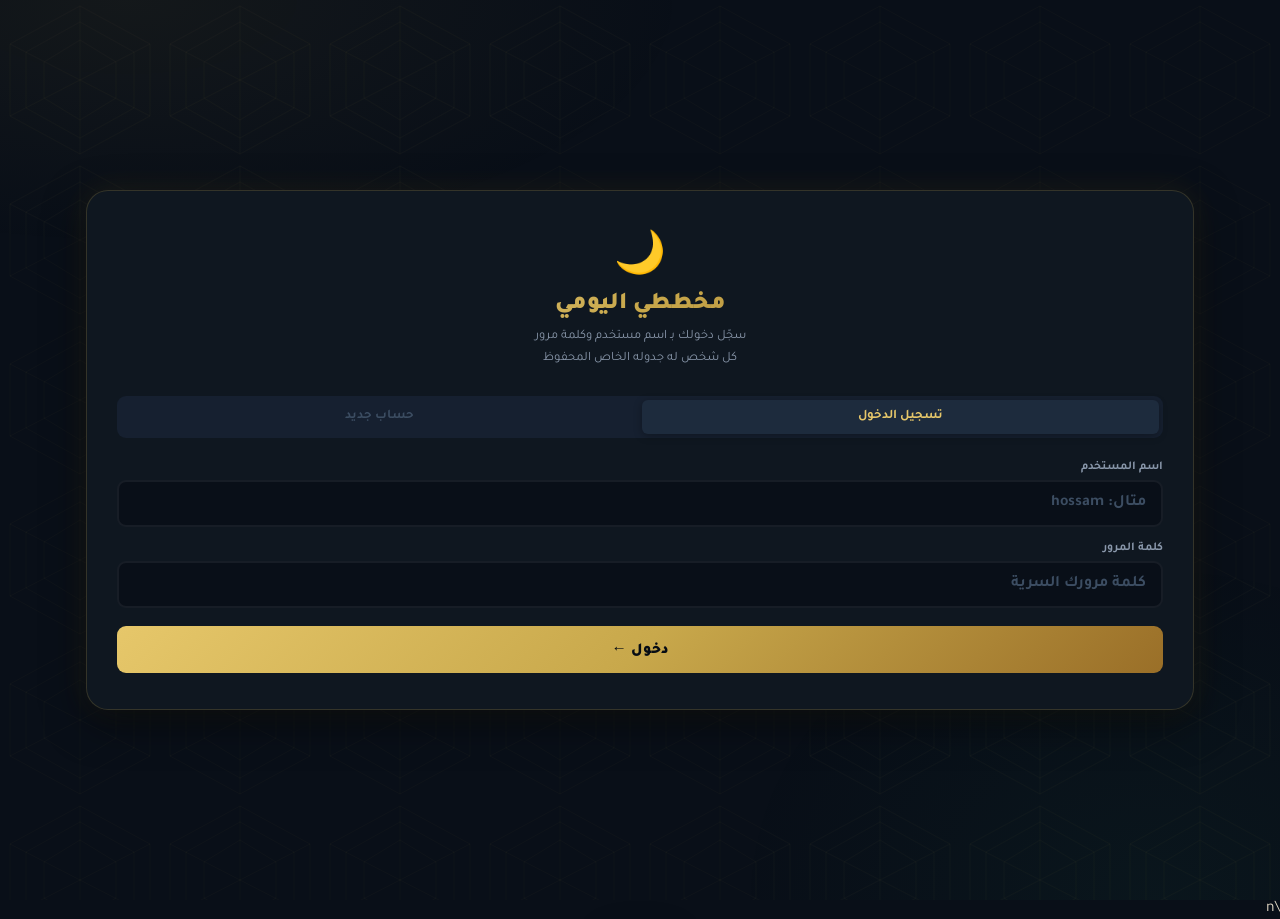
==== index.html @ a68b325a "move project to root" ====
<!DOCTYPE html>
<html lang="ar" dir="rtl">
<head>
<meta charset="UTF-8">
<meta name="viewport" content="width=device-width, initial-scale=1.0">
<title>مخططي اليومي</title>
<meta name="apple-mobile-web-app-capable" content="yes">
<meta name="apple-mobile-web-app-status-bar-style" content="black-translucent">
<meta name="apple-mobile-web-app-title" content="مخططي">
<link rel="apple-touch-icon" href="./icon.svg">
<link rel="preconnect" href="https://fonts.googleapis.com">
<link href="https://fonts.googleapis.com/css2?family=Tajawal:wght@300;400;500;700;800;900&family=Noto+Naskh+Arabic:wght@400;500;600;700&display=swap" rel="stylesheet">
<link rel="manifest" href="./manifest.json">
<meta name="theme-color" content="#060c14">
<link rel="stylesheet" href="style.css" />
</head>
<body>

<!-- ══ LOGIN SCREEN ══ -->
<div class="screen" id="scLogin">
  <div class="login-box">
    <div class="login-logo">🌙</div>
    <div class="login-title">مخططي اليومي</div>
    <p class="login-sub">سجّل دخولك بـ اسم مستخدم وكلمة مرور<br>كل شخص له جدوله الخاص المحفوظ</p>

    <div class="login-tabs">
      <button class="ltab on" id="ltLogin" onclick="switchLogin('login')">تسجيل الدخول</button>
      <button class="ltab"    id="ltReg"   onclick="switchLogin('reg')">حساب جديد</button>
    </div>

    <div id="loginErr" class="login-err"></div>

    <div id="formLogin">
      <label class="field-lbl">اسم المستخدم</label>
      <input class="field-inp" id="lUser" placeholder="مثال: hossam" autocomplete="username"/>
      <label class="field-lbl">كلمة المرور</label>
      <input class="field-inp" id="lPass" type="password" placeholder="كلمة مرورك السرية" autocomplete="current-password"/>
      <button class="btn-main" id="btnLogin" onclick="doLogin()">دخول ←</button>
    </div>

    <div id="formReg" style="display:none">
      <label class="field-lbl">اسم المستخدم (بالإنجليزي)</label>
      <input class="field-inp" id="rUser" placeholder="مثال: hossam" autocomplete="username"/>
      <label class="field-lbl">اسمك الكريم</label>
      <input class="field-inp" id="rName" placeholder="مثال: حسام"/>
      <label class="field-lbl">كلمة المرور</label>
      <input class="field-inp" id="rPass" type="password" placeholder="اختار كلمة مرور" autocomplete="new-password"/>
      <div class="gender-row">
        <button class="g-btn on" id="gM" onclick="setG('m')">👦 ولد</button>
        <button class="g-btn"    id="gF" onclick="setG('f')">👧 بنت</button>
      </div>
      <button class="btn-main" id="btnReg" onclick="doRegister()">إنشاء الحساب ✨</button>
    </div>
  </div>
</div>

<!-- ══ APP SCREEN ══ -->
<div class="screen" id="scApp">
  <div style="max-width:860px;margin:0 auto">



    <!-- Header -->
    <div class="hdr">
      <div class="hdr-bsm">بِسْمِ اللَّهِ الرَّحْمَنِ الرَّحِيمِ</div>
      <div class="hdr-greet" id="greeting" onclick="openEditName()">أهلاً...</div>
      <div class="hdr-ayah" id="hdrAyah"><span id="hdrAyahSrc"></span></div>
      <div class="hdr-row">
        <div class="chip" id="datePill">📅 ...</div>
        <div class="chip chip-gold" id="progPill">⏳ 0%</div>
        <div class="chip chip-gold" id="btnShowModalInstall" onclick="document.getElementById('pwaInstallModal').style.display='flex'">تثبيت 📱</div>
        <div class="chip chip-logout" onclick="logout()">خروج 🔓</div>
      </div>
    </div>

    <!-- Tabs -->
    <div class="tabs">
      <button class="tab on"  onclick="tab('today',this)">📋 اليوم</button>
      <button class="tab"     onclick="tab('wird',this)">📿 الورد</button>
      <button class="tab"     onclick="tab('week',this)">🗓️ الأسبوع</button>
      <button class="tab"     onclick="tab('prog',this)">📊 الإنجاز</button>
      <button class="tab"     onclick="tab('year',this)">🎯 السنة</button>
      <button class="tab"     onclick="tab('hist',this)">📜 الأرشيف</button>
    </div>

    <!-- ── TODAY ── -->
    <div class="page on" id="page-today">

      <!-- Prayer reminder -->
      <div class="pray-remind" id="prayRemind">
        <span style="font-size:1.1rem">🕌</span>
        <div class="pray-remind-txt" id="prayRemindTxt">تذكير الصلاة</div>
        <button class="pray-remind-close" onclick="closePrayRemind()">✕</button>
      </div>

      <!-- Motivation -->
      <div class="mot">
        <div class="mot-ico" id="motIco">🌟</div>
        <div>
          <div class="mot-txt" id="motTxt">يوم جديد ونعمة جديدة.</div>
          <div class="mot-sub" id="motSub">ابدأ باسم الله وستجد البركة في كل خطوة</div>
        </div>
      </div>

      <!-- Stats -->
      <div class="stats">
        <div class="stat"><div class="stat-n" id="sDone" style="color:var(--gold2)">0</div><div class="stat-l">مكتمل ✓</div></div>
        <div class="stat"><div class="stat-n" id="sLeft" style="color:var(--sap)">0</div><div class="stat-l">متبقي</div></div>
        <div class="stat"><div class="stat-n" id="sPct"  style="color:var(--em)">0%</div><div class="stat-l">إنجاز</div></div>
      </div>

      <!-- Filter -->
      <div class="filter-row">
        <button class="filt on"  onclick="setFilter('all',this)">الكل</button>
        <button class="filt high" onclick="setFilter('high',this)">🔴 عاجل</button>
        <button class="filt med"  onclick="setFilter('med',this)">🟡 مهم</button>
        <button class="filt low"  onclick="setFilter('low',this)">🟢 عادي</button>
      </div>

      <div id="taskList"></div>

      <!-- Add task -->
      <div class="add-area">
        <div class="add-area-ttl">➕ إضافة مهمة</div>
        <input class="add-inp" id="addName" placeholder="اسم المهمة..."/>
        <input class="add-inp" id="addTime" placeholder="الوقت (مثال: 3:00 م) — اختياري" style="margin-bottom:10px"/>
        <div style="font-size:.72rem;font-weight:700;color:var(--t2);margin-bottom:7px">مستوى الأولوية:</div>
        <div class="pri-sel">
          <button class="psb h" id="pb-h" onclick="setPri('high')">🔴 عاجل</button>
          <button class="psb m on" id="pb-m" onclick="setPri('med')">🟡 مهم</button>
          <button class="psb l" id="pb-l" onclick="setPri('low')">🟢 عادي</button>
        </div>
        <div class="add-row">
          <input class="add-inp" id="addNote" placeholder="ملاحظة (اختياري)..." style="margin-bottom:0;flex:1"/>
          <button class="btn-add" onclick="addTask()">إضافة</button>
        </div>
      </div>

      <div class="reset-row">
        <button class="btn-reset" onclick="resetDay()">🔄 إعادة ضبط اليوم</button>
      </div>

      <div style="display:flex;justify-content:center;margin-top:10px">
        <button class="btn-print" onclick="window.print()">🖨️ طباعة / تصدير اليوم</button>
      </div>
    </div>

    <!-- ── WIRD ── -->
    <div class="page" id="page-wird">
      <button onclick="openQuranReader()" style="width:100%; padding:14px; background:linear-gradient(135deg, var(--gold2), var(--gold)); border:none; border-radius:12px; color:#000; font-family:'Tajawal', sans-serif; font-size:1.1rem; font-weight:900; cursor:pointer; margin-bottom:15px; display:flex; align-items:center; justify-content:center; gap:10px; box-shadow:0 8px 20px rgba(200,168,75,0.15);">📖 فتح المصحف وقراءة الورد</button>\n        <div class="ayah-card">
        <div class="ayah-ar" id="ayahTxt">...</div>
        <div class="ayah-src" id="ayahSrc"></div>
        <button class="ayah-next" onclick="nextAyah()">↻ اقتباس آخر</button>
      </div>
      <div class="slbl">ورد الصباح — بعد الفجر</div>
      <div class="wird-card" id="wcFajr"></div>
      <div class="slbl">الصلوات الخمس</div>
      <div class="wird-card" id="wcPrayers"></div>
      <div class="slbl">ورد المساء — بعد العصر</div>
      <div class="wird-card" id="wcEvening"></div>
    </div>

    <!-- ── WEEK ── -->
    <div class="page" id="page-week">
      <div class="slbl">المحاضرات الأسبوعية (ثابت)</div>
      <div class="week-wrap"><table class="week-tbl" id="weekTbl"></table></div>
      
      <div class="slbl" style="margin-top:22px; display:flex; justify-content:space-between; align-items:center;">
        روتين شخصي متكرر
        <button style="background:var(--gold);color:#000;border:none;border-radius:4px;padding:4px 8px;font-size:0.7rem;cursor:pointer;font-weight:bold" onclick="toggleRoutineForms()">+ إضافة</button>
      </div>

      <div id="addRoutineForm" style="display:none; background:var(--s1); border:1px solid var(--bdr); border-radius:var(--r); padding:10px; margin-bottom:10px;">
        <input type="text" id="rtName" placeholder="اسم المهمة/الروتين..." class="add-inp" style="width:100%"/>
        <div style="display:flex; gap:6px; margin-bottom:8px; overflow-x:auto;">
          <label><input type="checkbox" class="rt-day" value="0"> ح</label>
          <label><input type="checkbox" class="rt-day" value="1"> ن</label>
          <label><input type="checkbox" class="rt-day" value="2"> ث</label>
          <label><input type="checkbox" class="rt-day" value="3"> ر</label>
          <label><input type="checkbox" class="rt-day" value="4"> خ</label>
          <label><input type="checkbox" class="rt-day" value="5"> ج</label>
          <label><input type="checkbox" class="rt-day" value="6"> س</label>
        </div>
        <button class="btn-add" onclick="addRoutine()" style="width:100%">حفظ في الروتين</button>
      </div>

      <div id="routineList"></div>
    </div>

    <!-- ── PROGRESS ── -->
    <div class="page" id="page-prog">
      <div class="ring-wrap">
        <div style="position:relative;display:flex;align-items:center;justify-content:center">
          <svg class="ring-svg" viewBox="0 0 100 100">
            <defs>
              <linearGradient id="rg" x1="0%" y1="0%" x2="100%" y2="0%">
                <stop offset="0%" stop-color="#c8a84b"/>
                <stop offset="100%" stop-color="#f4dda0"/>
              </linearGradient>
            </defs>
            <circle class="ring-track" cx="50" cy="50" r="45"/>
            <circle class="ring-el" id="ringEl" cx="50" cy="50" r="45" stroke-dashoffset="283"/>
          </svg>
          <div class="ring-pct" id="ringPct">0%</div>
        </div>
        <div class="ring-msg" id="ringMsg">ابدأ يومك باسم الله 🌙</div>
      </div>
      <div class="slbl">سجل آخر ٧ أيام</div>
      <div class="streak-row" id="streakRow"></div>
      <div class="slbl">إحصائيات</div>
      <div class="stats" style="margin-bottom:0">
        <div class="stat"><div class="stat-n" id="wkT" style="color:var(--gold2)">—</div><div class="stat-l">مهمة منجزة</div></div>
        <div class="stat"><div class="stat-n" id="wkS" style="color:var(--em)">—</div><div class="stat-l">أيام 🔥</div></div>
        <div class="stat"><div class="stat-n" id="wkA" style="color:var(--sap)">—</div><div class="stat-l">متوسط %</div></div>
      </div>
    </div>

    <!-- ── YEARLY PLAN ── -->
    <div class="page" id="page-year">
      <div style="background:var(--s1);border:1px solid var(--bdr);border-radius:var(--r);padding:16px;margin-bottom:20px;text-align:center">
        <h2 style="margin:0 0 10px;color:var(--gold)">خطة السنة 🎯</h2>
        <p style="font-size:0.8rem;color:var(--t2);margin:0;line-height:1.5">خطط لمجالات حياتك وقسّم أهدافك الكبيرة لخطوات وإنجازات.</p>
        <div style="margin-top:10px;font-size:1.2rem;font-weight:900;color:var(--em)" id="ypOverallPct">0% إنجاز كلي</div>
      </div>
      
      <div class="add-area">
        <div style="display:flex;gap:6px">
          <select id="ypAddCat" class="add-inp" style="flex:1;max-width:120px;margin-bottom:0">
            <option value="دين">🕌 دين</option>
            <option value="عمل">💼 عمل/دراسة</option>
            <option value="صحة">🏃 صحة</option>
            <option value="مهارات">🌟 مهارات</option>
          </select>
          <input class="add-inp" id="ypAddTxt" placeholder="اكتب الهدف..." style="flex:2;margin-bottom:0"/>
          <button class="btn-add" onclick="addYpItem()">إضافة</button>
        </div>
      </div>

      <div id="ypContainer"></div>
    </div>

    <!-- ── HISTORY ── -->
    <div class="page" id="page-hist">
       <div style="background:var(--s1);border:1px solid var(--bdr);border-radius:var(--r);padding:16px;margin-bottom:20px;text-align:center">
        <h2 style="margin:0 0 10px;color:var(--gold)">سجل الأيام السابقة 📜</h2>
        <p style="font-size:0.8rem;color:var(--t2);margin:0;line-height:1.5">الأيام اللي عملت فيها مهام أو دست على (إعادة ضبط لليوم) بتتحفظ هنا.</p>
      </div>

      <div style="background:var(--s1);border:1px solid var(--bdr);border-radius:var(--r);padding:16px;margin-bottom:20px;">
        <canvas id="histChart" style="width: 100%; height: 200px;"></canvas>
      </div>
      
      <div id="histContainer"></div>
      </div>
  
      <!-- Developer Credit -->
      <div style="text-align:center; padding: 25px 10px 15px; margin-top:20px; border-top:1px solid var(--bdr); font-family:'Tajawal', sans-serif; opacity:0.85">
        <p style="font-size:0.75rem; color:var(--t2); margin-bottom:6px; font-weight:600">تطوير وتصميم</p>
        <p style="font-size:1.05rem; color:var(--gold); font-weight:900; letter-spacing:0.5px">حسام طرفاية</p>
      </div>

    </div>
  </div>

<!-- ══ POMODORO OVERLAY ══ -->
<div class="pomo-overlay" id="pomoOverlay">
  <div class="pomo-box">
    <div style="font-size:.75rem;font-weight:700;color:var(--t2);margin-bottom:10px">⏱️ وضع التركيز</div>
    <div class="pomo-task-name" id="pomoTaskName">...</div>
    <div class="pomo-ring">
      <svg class="pomo-svg" viewBox="0 0 170 170">
        <defs>
          <linearGradient id="pg" x1="0%" y1="0%" x2="100%" y2="0%">
            <stop offset="0%" stop-color="#c8a84b"/>
            <stop offset="100%" stop-color="#f4dda0"/>
          </linearGradient>
        </defs>
        <circle class="pomo-track" cx="85" cy="85" r="80"/>
        <circle class="pomo-fill" id="pomoFill" cx="85" cy="85" r="80"/>
      </svg>
      <div class="pomo-time" id="pomoTime">25:00</div>
    </div>
    <div class="pomo-lbl" id="pomoLbl">اضغط ابدأ للتركيز ٢٥ دقيقة</div>
    <div class="pomo-btns">
      <button class="pomo-btn start" id="pomoBtnStart" onclick="pomoToggle()">▶ ابدأ</button>
      <button class="pomo-btn stop"  onclick="pomoClose()">✕ إغلاق</button>
    </div>
  </div>
</div>

<div class="toast" id="toast"></div>

<!-- ══ EDIT NAME MODAL ══ -->
<div class="pomo-overlay" id="editNameOverlay">
  <div class="pomo-box" style="text-align:right">
    <div style="font-size:1.1rem;font-weight:800;color:var(--gold2);margin-bottom:12px">✏️ تعديل اسمك</div>
    <label class="field-lbl">اسمك الكريم</label>
    <input class="field-inp" id="editNameInp" placeholder="اسمك..."/>
    <div class="gender-row">
      <button class="g-btn" id="enGM" onclick="setEditG('m')">👦 ولد</button>
      <button class="g-btn" id="enGF" onclick="setEditG('f')">👧 بنت</button>
    </div>
    <div style="display:flex;gap:8px;margin-top:4px">
      <button class="btn-main" onclick="saveEditName()" style="flex:1">حفظ</button>
      <button class="pomo-btn" onclick="closeEditName()" style="flex:1">إلغاء</button>
    </div>
  </div>
</div>

<script src="https://cdn.jsdelivr.net/npm/chart.js"></script>
<script src="app.js"></script>

<!-- PWA Install Modal -->
<div class="pomo-overlay" id="pwaInstallModal" style="display:none; z-index:9999;">
  <div style="position:relative; width:90%; max-width:360px; background:#111823; border:1px solid rgba(200,168,75,.2); border-radius:24px; padding:30px 20px; text-align:center; box-shadow:0 15px 40px rgba(0,0,0,0.6), 0 0 30px rgba(200,168,75,0.1); animation: fadeUp 0.3s ease">
    
    <button onclick="document.getElementById('pwaInstallModal').style.display='none'" style="position:absolute; top:15px; left:15px; width:30px; height:30px; border-radius:50%; background:transparent; border:2px solid #8997aa; color:#8997aa; font-size:1.1rem; line-height:26px; cursor:pointer; display:flex; align-items:center; justify-content:center;">&times;</button>
    
    <div style="width:75px; height:75px; margin:0 auto 20px; border-radius:20px; background:#162030; display:flex; align-items:center; justify-content:center; box-shadow:0 0 25px rgba(200,168,75,0.4); border:2px solid var(--gold);">
      <svg width="35" height="35" viewBox="0 0 24 24" fill="none" stroke="var(--gold2)" stroke-width="1.5" stroke-linecap="round" stroke-linejoin="round"><path d="M12 2L2 7l10 5 10-5-10-5zM2 17l10 5 10-5M2 12l10 5 10-5"/></svg>
    </div>
    
    <h2 style="font-size:1.4rem; font-weight:900; color:#fff; margin-bottom:8px">تثبيت التطبيق</h2>
    <p style="font-size:0.85rem; color:#8997aa; margin-bottom:28px; line-height:1.6">ثبّت التطبيق على جهازك للوصول السريع وتجربة أفضل</p>
    
    <div style="text-align:right; margin-bottom:28px; padding-right:10px">
      <div style="display:flex; align-items:center; gap:12px; margin-bottom:14px">
        <div style="width:36px; height:36px; border-radius:50%; background:rgba(74,159,255,0.1); display:flex; align-items:center; justify-content:center; color:#4a9fff;">
          <svg width="18" height="18" viewBox="0 0 24 24" fill="none" stroke="currentColor" stroke-width="2" stroke-linecap="round" stroke-linejoin="round"><rect x="5" y="2" width="14" height="20" rx="2" ry="2"></rect><line x1="12" y1="18" x2="12.01" y2="18"></line></svg>
        </div>
        <span style="font-size:0.85rem; font-weight:700; color:#e6dcc8">وصول سريع من الشاشة الرئيسية</span>
      </div>
      <div style="display:flex; align-items:center; gap:12px">
        <div style="width:36px; height:36px; border-radius:50%; background:rgba(46,201,138,0.1); display:flex; align-items:center; justify-content:center; color:#2ec98a;">
          <svg width="18" height="18" viewBox="0 0 24 24" fill="none" stroke="currentColor" stroke-width="2" stroke-linecap="round" stroke-linejoin="round"><path d="M21 15v4a2 2 0 0 1-2 2H5a2 2 0 0 1-2-2v-4"></path><polyline points="7 10 12 15 17 10"></polyline><line x1="12" y1="15" x2="12" y2="3"></line></svg>
        </div>
        <span style="font-size:0.85rem; font-weight:700; color:#e6dcc8">يعمل بدون انترنت</span>
      </div>
    </div>

    <button onclick="installPWA()" style="width:100%; padding:14px; background:linear-gradient(135deg, #a66cf5, #6c46e3); border:none; border-radius:12px; color:#fff; font-family:'Tajawal', sans-serif; font-size:1rem; font-weight:800; cursor:pointer; margin-bottom:12px; display:flex; align-items:center; justify-content:center; gap:10px; transition: opacity .2s">
      تثبيت التطبيق
      <svg width="18" height="18" viewBox="0 0 24 24" fill="none" stroke="currentColor" stroke-width="2" stroke-linecap="round" stroke-linejoin="round"><path d="M21 15v4a2 2 0 0 1-2 2H5a2 2 0 0 1-2-2v-4"></path><polyline points="7 10 12 15 17 10"></polyline><line x1="12" y1="15" x2="12" y2="3"></line></svg>
    </button>
    <button onclick="document.getElementById('pwaInstallModal').style.display='none'" style="background:none; border:none; color:#8997aa; font-family:'Tajawal', sans-serif; font-size:0.85rem; font-weight:700; cursor:pointer; padding:8px; opacity:0.8">التثبيت لاحقاً</button>
  </div>
</div>


<!--  Wird Welcome Modal  -->
<div class="pomo-overlay" id="wirdWelcomeModal" style="display:none; z-index:9999;">
  <div style="position:relative; width:90%; max-width:340px; background:#111823; border:1px solid rgba(200,168,75,.3); border-radius:24px; padding:35px 20px 25px; text-align:center; box-shadow:0 15px 40px rgba(0,0,0,0.6), 0 0 30px rgba(200,168,75,0.15); animation: fadeUp 0.4s cubic-bezier(.34,1.56,.64,1)">
    <div style="width:70px; height:70px; margin:0 auto 15px; border-radius:50%; background:rgba(200,168,75,0.05); display:flex; align-items:center; justify-content:center; border:1.5px solid var(--gold);">
      <span style="font-size:2.2rem">📖</span>
    </div>
    <h2 style="font-size:1.4rem; font-weight:900; color:var(--gold2); margin-bottom:10px">بداية جديدة بالقرآن!</h2>
    <p style="font-size:0.9rem; color:#8997aa; margin-bottom:25px; line-height:1.7; font-weight:600">لا تنسَ أن تبدأ يومك بوردك القرآني وأذكارك، ففيهما البركة والتوفيق لجميع مهامك.</p>
    
    <button onclick="document.getElementById('wirdWelcomeModal').style.display='none'; openQuranReader()" style="width:100%; padding:14px; background:linear-gradient(135deg, var(--gold2), var(--gold)); border:none; border-radius:12px; color:#000; font-family:'Tajawal', sans-serif; font-size:1.05rem; font-weight:900; cursor:pointer;">
      ابدأ وردك الآن 🤲
    </button>
    <button onclick="document.getElementById('wirdWelcomeModal').style.display='none'" style="background:none; border:none; color:#8997aa; font-family:'Tajawal', sans-serif; font-size:0.85rem; font-weight:700; cursor:pointer; padding:15px 10px 0; margin-top:5px; opacity:0.8">تخطي مؤقتاً</button>
  </div>
</div>
<!--  QURAN READER OVERLAY  -->\n
<!--  QURAN READER OVERLAY  -->

  
  <!-- Quran Index Modal -->
  <div id="quranIndexModal" style="display:none; position:absolute; top:0; left:0; width:100%; height:100%; background:var(--bg); z-index:20000; flex-direction:column;">
    <div style="padding:calc(15px + env(safe-area-inset-top)) 15px 15px 15px; border-bottom:1px solid var(--bdr); display:flex; justify-content:space-between; align-items:center; background:var(--s2);">
      <button onclick="toggleQuranIndex()" style="background:transparent; border:none; color:var(--t2); font-size:1.4rem; cursor:pointer;"><i class="fas fa-times"></i></button>
      <div style="font-weight:800; color:var(--t1); font-size:1.2rem;">الفهرس</div>
      <div style="width:24px;"></div>
    </div>
    
    <!-- Tabs -->
    <div style="display:flex; padding:15px; gap:10px; background:var(--s2);">
      <button id="tabSurahsBtn" onclick="switchQuranIndexTab('surahs')" class="quran-tab active" style="flex:1; padding:10px; border-radius:8px; border:none; font-family:'Tajawal', sans-serif; font-weight:700; cursor:pointer;">السور</button>
      <button id="tabJuzsBtn" onclick="switchQuranIndexTab('juzs')" class="quran-tab" style="flex:1; padding:10px; border-radius:8px; border:none; font-family:'Tajawal', sans-serif; font-weight:700; cursor:pointer;">الأجزاء</button>
    </div>
    
    <!-- List Container -->
    <div id="quranIndexList" style="flex:1; overflow-y:auto; padding:15px; padding-bottom:env(safe-area-inset-bottom);"></div>
  </div>
</div>


<!--  QURAN READER OVERLAY  -->
<div class="quran-overlay" id="quranOverlay" style="display:none; position:fixed; top:0; left:0; width:100%; height:100%; background:var(--bg); z-index:10000; flex-direction:column;">
  
  <div class="quran-header" style="background:var(--s2); display:flex; justify-content:space-between; align-items:center; border-bottom:1px solid var(--bdr); padding:calc(10px + env(safe-area-inset-top)) 15px 10px 15px;">
    <!-- Index Button -->
    <button onclick="toggleQuranIndex()" style="background:transparent; border:none; color:var(--t2); font-size:1.4rem; cursor:pointer;">
      <i class="fas fa-list-ul"></i>
    </button>
    
    <!-- Title Info -->
    <div style="text-align:center;">
      <div id="quranHeaderSurah" style="font-weight:800; color:var(--t1); font-size:1.1rem; font-family:'Tajawal', sans-serif;">سورة الفاتحة</div>
      <div id="quranHeaderJuz" style="color:var(--gold); font-size:0.8rem; font-weight:600;">الجزء الأول</div>
    </div>
    
    <!-- Close Button -->
    <button onclick="closeQuranReader()" style="background:transparent; border:none; color:var(--t2); font-size:1.4rem; cursor:pointer;">
      <i class="fas fa-times"></i>
    </button>
  </div>

  <div style="flex:1; overflow-y:auto; overflow-x:hidden; position:relative; display:flex; justify-content:center; align-items:center; background:var(--bg); touch-action: pan-y;" id="quranImgContainer">
    <div id="quranLoader" style="position:absolute; top:50%; left:50%; transform:translate(-50%,-50%); color:var(--gold); font-size:1.2rem; font-weight:700;">جاري التحميل...</div>
    <img id="quranPageImg" src="" style="width:100%; max-width:600px; height:auto; opacity:0; transition:opacity 0.3s;" alt="Quran Page">
    <!-- Tap Zones -->
    <div onclick="changeQuranPage(1)" style="position:absolute; left:0; top:0; width:50%; height:100%; cursor:pointer; z-index:10;"></div>
    <div onclick="changeQuranPage(-1)" style="position:absolute; right:0; top:0; width:50%; height:100%; cursor:pointer; z-index:10;"></div>
  </div>

  <div class="quran-footer" style="background:var(--s2); border-top:1px solid var(--bdr); padding-bottom:env(safe-area-inset-bottom);">
    <!-- Reader controls -->
    <div style="display:flex; justify-content:space-between; align-items:center; padding:10px 15px;">
      <button onclick="changeQuranPage(1)" style="background:rgba(255,255,255,0.05); border:1px solid var(--bdr); border-radius:8px; padding:8px 15px; color:var(--t1); font-family:'Tajawal', sans-serif; font-weight:700; cursor:pointer; z-index:20;">التالي »</button>
      <div id="quranPageNum" style="color:var(--gold); font-weight:800; font-size:1rem; background:var(--golddim); padding:4px 15px; border-radius:20px;">صفحة 1</div>
      <button onclick="changeQuranPage(-1)" style="background:rgba(255,255,255,0.05); border:1px solid var(--bdr); border-radius:8px; padding:8px 15px; color:var(--t1); font-family:'Tajawal', sans-serif; font-weight:700; cursor:pointer; z-index:20;">« السابق</button>
    </div>
    
    <!-- Bottom Nav Icons -->
    <div class="quran-bottom-nav" style="display:flex; justify-content:space-around; align-items:center; padding:10px 5px; border-top:1px solid rgba(255,255,255,0.05);">
      <div onclick="toggleQuranIndex()" class="nav-item active"><i class="fas fa-book-open"></i><span>الفهرس</span></div>
      <div class="nav-item"><i class="fas fa-check-double"></i><span>الختمة</span></div>
      <div class="nav-item"><i class="fas fa-bookmark"></i><span>العلامات</span></div>
      <div class="nav-item"><i class="fas fa-star"></i><span>المفضلة</span></div>
      <div class="nav-item"><i class="fas fa-pen"></i><span>ملاحظات</span></div>
    </div>
  </div>
  
  <!-- Quran Index Modal -->
  <div id="quranIndexModal" style="display:none; position:absolute; top:0; left:0; width:100%; height:100%; background:var(--bg); z-index:20000; flex-direction:column;">
    <div style="padding:calc(15px + env(safe-area-inset-top)) 15px 15px 15px; border-bottom:1px solid var(--bdr); display:flex; justify-content:space-between; align-items:center; background:var(--s2);">
      <button onclick="toggleQuranIndex()" style="background:transparent; border:none; color:var(--t2); font-size:1.4rem; cursor:pointer;"><i class="fas fa-times"></i></button>
      <div style="font-weight:800; color:var(--t1); font-size:1.2rem;">الفهرس</div>
      <div style="width:24px;"></div>
    </div>
    
    <!-- Tabs -->
    <div style="display:flex; padding:15px; gap:10px; background:var(--s2);">
      <button id="tabSurahsBtn" onclick="switchQuranIndexTab('surahs')" class="quran-tab active" style="flex:1; padding:10px; border-radius:8px; border:none; font-family:'Tajawal', sans-serif; font-weight:700; cursor:pointer;">السور</button>
      <button id="tabJuzsBtn" onclick="switchQuranIndexTab('juzs')" class="quran-tab" style="flex:1; padding:10px; border-radius:8px; border:none; font-family:'Tajawal', sans-serif; font-weight:700; cursor:pointer;">الأجزاء</button>
    </div>
    
    <!-- List Container -->
    <div id="quranIndexList" style="flex:1; overflow-y:auto; padding:15px; padding-bottom:env(safe-area-inset-bottom);"></div>
  </div>
</div>

</body>
---- style.css ----
/* ══════════════════════════════════════
   DESIGN TOKENS
══════════════════════════════════════ */
:root{
  --bg:#090f18;
  --s1:#0f1720;
  --s2:#162030;
  --s3:#1d2b3d;
  --s4:#243348;
  --bdr:rgba(255,255,255,.06);
  --bdr2:rgba(255,255,255,.11);

  --gold:#c8a84b;
  --gold2:#e6c76a;
  --gold3:#f4dda0;
  --golddim:rgba(200,168,75,.11);
  --goldglow:rgba(200,168,75,.18);

  --em:#2ec98a;
  --emdim:rgba(46,201,138,.1);
  --sap:#4a9fff;
  --sapdim:rgba(74,159,255,.1);
  --rose:#e05c7a;
  --rosedim:rgba(224,92,122,.1);
  --amb:#f0a040;
  --ambdim:rgba(240,160,64,.1);

  --t1:#e6dcc8;
  --t2:#8997aa;
  --t3:#3c4d62;

  --r:14px;--rsm:9px;
  --sh:0 12px 40px rgba(0,0,0,.55);
  --shg:0 0 30px rgba(200,168,75,.12);

  --pri-high:var(--rose);
  --pri-med:var(--amb);
  --pri-low:var(--em);
}

*{box-sizing:border-box;margin:0;padding:0}
html{scroll-behavior:smooth}

body{
  font-family:'Tajawal',sans-serif;
  background:var(--bg);color:var(--t1);
  min-height:100vh;direction:rtl;overflow-x:hidden;
}

/* ── Geometric bg ── */
body::before{
  content:'';position:fixed;inset:0;pointer-events:none;z-index:0;
  background-image:
    url("data:image/svg+xml,%3Csvg xmlns='http://www.w3.org/2000/svg' width='160' height='160'%3E%3Cg fill='none' stroke='rgba(200,168,75,.03)' stroke-width='1'%3E%3Cpolygon points='80,6 150,44 150,116 80,154 10,116 10,44'/%3E%3Cpolygon points='80,22 134,52 134,108 80,138 26,108 26,52'/%3E%3Cpolygon points='80,40 116,62 116,98 80,120 44,98 44,62'/%3E%3Cline x1='80' y1='6' x2='80' y2='154'/%3E%3Cline x1='10' y1='44' x2='150' y2='116'/%3E%3Cline x1='150' y1='44' x2='10' y2='116'/%3E%3C/g%3E%3C/svg%3E"),
    radial-gradient(ellipse 80% 50% at 10% 0%,rgba(200,168,75,.06) 0%,transparent 55%),
    radial-gradient(ellipse 60% 70% at 90% 100%,rgba(46,201,138,.04) 0%,transparent 55%);
}

/* ══════════════════════════════════════
   LAYOUT
══════════════════════════════════════ */
.screen{position:relative;z-index:1;display:none}
.screen.on{display:block;animation:fadeUp .35s ease}
@keyframes fadeUp{from{opacity:0;transform:translateY(12px)}to{opacity:1;transform:translateY(0)}}

/* ══════════════════════════════════════
   LOGIN SCREEN
══════════════════════════════════════ */
#scLogin{
  min-height:100vh;display:none;
  align-items:center;justify-content:center;padding:24px;
}
#scLogin.on{display:flex}

.login-box{
  width:100%;max-width:400px;
  background:var(--s1);border:1px solid rgba(200,168,75,.2);
  border-radius:22px;padding:36px 30px;
  box-shadow:var(--sh),var(--shg);
  animation:popIn .4s cubic-bezier(.34,1.56,.64,1);
}
@keyframes popIn{from{opacity:0;transform:scale(.88) translateY(24px)}to{opacity:1;transform:scale(1) translateY(0)}}

.login-logo{text-align:center;margin-bottom:6px;font-size:2.6rem}
.login-title{
  text-align:center;font-size:1.5rem;font-weight:900;
  background:linear-gradient(135deg,var(--gold3),var(--gold),#9a6f28);
  -webkit-background-clip:text;-webkit-text-fill-color:transparent;background-clip:text;
  margin-bottom:6px;
}
.login-sub{text-align:center;font-size:.8rem;color:var(--t2);margin-bottom:26px;line-height:1.7}

.login-tabs{display:flex;background:var(--s2);border-radius:var(--rsm);padding:4px;gap:3px;margin-bottom:22px}
.ltab{flex:1;padding:9px;border-radius:6px;border:none;background:transparent;
  color:var(--t3);font-family:'Tajawal',sans-serif;font-size:.82rem;font-weight:700;cursor:pointer;transition:all .2s}
.ltab.on{background:var(--s3);color:var(--gold2);box-shadow:0 2px 8px rgba(0,0,0,.3)}

.field-lbl{font-size:.75rem;font-weight:700;color:var(--t2);margin-bottom:6px;display:block}
.field-inp{
  width:100%;background:var(--bg);border:2px solid var(--bdr);
  border-radius:var(--rsm);padding:12px 15px;
  font-family:'Tajawal',sans-serif;font-size:.9rem;font-weight:600;
  color:var(--t1);direction:rtl;outline:none;
  transition:border-color .2s;margin-bottom:14px;
}
.field-inp:focus{border-color:var(--gold)}
.field-inp::placeholder{color:var(--t3)}

.gender-row{display:flex;gap:8px;margin-bottom:14px}
.g-btn{
  flex:1;padding:10px;border-radius:var(--rsm);
  border:2px solid var(--bdr);background:var(--s2);
  color:var(--t2);font-family:'Tajawal',sans-serif;
  font-size:.82rem;font-weight:800;cursor:pointer;transition:all .2s;
}
.g-btn.on{border-color:var(--gold);background:var(--golddim);color:var(--gold2)}

.btn-main{
  width:100%;padding:13px;
  background:linear-gradient(135deg,var(--gold2),var(--gold),#9a6f28);
  border:none;border-radius:var(--rsm);
  font-family:'Tajawal',sans-serif;font-size:.95rem;font-weight:900;
  color:#060c14;cursor:pointer;transition:opacity .2s,transform .1s;
  margin-top:4px;
}
.btn-main:hover{opacity:.9}.btn-main:active{transform:scale(.98)}

.login-err{
  background:var(--rosedim);border:1px solid rgba(224,92,122,.25);
  border-radius:var(--rsm);padding:9px 13px;
  font-size:.8rem;color:var(--rose);font-weight:700;
  margin-bottom:14px;display:none;
}
.login-err.on{display:block}

/* ══════════════════════════════════════
   APP SCREEN
══════════════════════════════════════ */
#scApp{padding:0 16px 100px}

/* Header */
.hdr{text-align:center;padding:38px 16px 22px}
.hdr-bsm{font-family:'Noto Naskh Arabic',serif;font-size:.85rem;color:var(--gold);opacity:.7;letter-spacing:.1em;margin-bottom:9px}
.hdr-greet{
  font-size:clamp(1.5rem,5vw,2.3rem);font-weight:900;line-height:1.1;cursor:pointer;
  background:linear-gradient(135deg,var(--gold3),var(--gold),#9a6f28);
  -webkit-background-clip:text;-webkit-text-fill-color:transparent;background-clip:text;
  display:inline-block;
}
.hdr-greet:hover{opacity:.85}
.hdr-ayah{
  font-family:'Noto Naskh Arabic',serif;font-size:.8rem;
  color:var(--t2);margin-top:10px;line-height:1.9;
  max-width:440px;margin-inline:auto;
  padding:9px 16px;border-radius:30px;
  background:rgba(255,255,255,.02);border:1px solid var(--bdr);
}
.hdr-ayah span{color:var(--gold);opacity:.65;font-size:.68rem;display:block;margin-top:1px}

.hdr-row{display:flex;align-items:center;justify-content:center;gap:8px;margin-top:12px;flex-wrap:wrap}
.chip{background:var(--s2);border:1px solid var(--bdr);border-radius:20px;padding:5px 14px;font-size:.73rem;color:var(--t2);font-weight:600}
.chip-gold{background:var(--golddim);border-color:rgba(200,168,75,.22);color:var(--gold2);font-weight:700}
.chip-logout{cursor:pointer;transition:all .2s}
.chip-logout:hover{background:var(--rosedim);border-color:var(--rose);color:var(--rose)}

/* Tabs */
.tabs{display:flex;background:var(--s1);border:1px solid var(--bdr);border-radius:var(--r);padding:5px;margin:10px 0 22px;gap:3px;overflow-x:auto;white-space:normal; line-height:1.4; word-break:break-word}
.tabs::-webkit-scrollbar {height:0;} /* hide default scrollbar but keep scrollable */
.tab{flex:0 0 auto;padding:9px 12px;border-radius:var(--rsm);border:none;background:transparent;color:var(--t3);font-family:'Tajawal',sans-serif;font-size:.76rem;font-weight:700;cursor:pointer;transition:all .2s;text-align:center}
.tab.on{background:var(--s3);color:var(--gold2);box-shadow:0 2px 10px rgba(0,0,0,.35)}

/* Year/History cards */
.yp-cat{background:var(--s2);border:1px solid var(--bdr);border-radius:var(--r);padding:14px;margin-bottom:12px;}
.yp-cat-ttl{font-size:.85rem;font-weight:700;color:var(--gold2);margin-bottom:10px;display:flex;align-items:center;gap:6px;}
.yp-item{display:flex;align-items:flex-start;gap:10px;padding:8px 0;border-bottom:1px solid var(--bdr);cursor:pointer;}
.yp-item:last-child{border-bottom:none;padding-bottom:0;}
.yp-item.done{opacity:0.5;}
.yp-item.done .yp-txt{text-decoration:line-through;color:var(--t3);}
.yp-chk{width:18px;height:18px;border-radius:4px;border:2px solid var(--t3);display:flex;align-items:center;justify-content:center;font-size:.6rem;font-weight:900;margin-top:2px;}
.yp-item.done .yp-chk{background:var(--gold);border-color:var(--gold);color:#000;}
.yp-txt{flex:1;font-size:.8rem;font-weight:600;}
.hist-card{background:var(--s1);border:1px solid var(--bdr);border-radius:var(--r);padding:12px;margin-bottom:8px;display:flex;justify-content:space-between;align-items:center;}
.hist-dt{font-size:.75rem;color:var(--t2);font-weight:700;}
.hist-pct{font-size:.9rem;font-weight:900;color:var(--gold2);}
.hist-det{font-size:.65rem;color:var(--t3);}

/* Pages */
.page{display:none}
.page.on{display:block;animation:fadeUp .3s ease}

/* Section label */
.slbl{display:flex;align-items:center;gap:8px;font-size:.7rem;font-weight:700;color:var(--t3);text-transform:uppercase;letter-spacing:.1em;margin:20px 0 9px}
.slbl::before{content:'';width:3px;height:13px;background:var(--gold);border-radius:2px;flex-shrink:0}
.slbl::after{content:'';flex:1;height:1px;background:var(--bdr)}

/* Stats row */
.stats{display:grid;grid-template-columns:repeat(3,1fr);gap:8px;margin-bottom:16px}
.stat{background:var(--s1);border:1px solid var(--bdr);border-radius:var(--r);padding:13px 10px;text-align:center}
.stat-n{font-size:1.7rem;font-weight:900;line-height:1}
.stat-l{font-size:.66rem;color:var(--t2);font-weight:600;margin-top:3px}

/* Motivation banner */
.mot{
  background:linear-gradient(135deg,rgba(200,168,75,.09),rgba(200,168,75,.02));
  border:1px solid rgba(200,168,75,.2);border-radius:var(--r);
  padding:14px 16px;margin-bottom:16px;
  display:flex;gap:12px;align-items:flex-start;
  animation:breathe 4s ease-in-out infinite;
}
@keyframes breathe{0%,100%{box-shadow:none}50%{box-shadow:0 0 22px rgba(200,168,75,.07)}}
.mot-ico{font-size:1.4rem;flex-shrink:0;margin-top:1px}
.mot-txt{font-size:.85rem;font-weight:700;line-height:1.55;color:var(--gold2)}
.mot-sub{font-size:.72rem;color:var(--t2);margin-top:2px;font-weight:500;font-family:'Noto Naskh Arabic',serif}

/* Prayer reminder */
.pray-remind{
  background:var(--emdim);border:1px solid rgba(46,201,138,.2);
  border-radius:var(--r);padding:12px 16px;margin-bottom:16px;
  display:none;align-items:center;gap:10px;
}
.pray-remind.on{display:flex}
.pray-remind-txt{font-size:.83rem;font-weight:700;color:var(--em);flex:1}
.pray-remind-close{background:none;border:none;color:var(--t3);cursor:pointer;font-size:1rem;padding:2px 6px;border-radius:4px;transition:color .2s}
.pray-remind-close:hover{color:var(--em)}

/* Priority filter */
.filter-row{display:flex;gap:6px;margin-bottom:14px;flex-wrap:wrap}
.filt{
  padding:5px 12px;border-radius:20px;border:1px solid var(--bdr);
  background:var(--s1);color:var(--t2);font-family:'Tajawal',sans-serif;
  font-size:.73rem;font-weight:700;cursor:pointer;transition:all .2s;
}
.filt.on{border-color:var(--gold);background:var(--golddim);color:var(--gold2)}
.filt.high.on{border-color:var(--rose);background:var(--rosedim);color:var(--rose)}
.filt.med.on{border-color:var(--amb);background:var(--ambdim);color:var(--amb)}
.filt.low.on{border-color:var(--em);background:var(--emdim);color:var(--em)}

/* Task card */
.task{
  background:var(--s1);border:1px solid var(--bdr);border-radius:var(--r);
  padding:14px 15px;margin-bottom:7px;
  transition:border-color .2s,background .2s,transform .15s;
  position:relative;overflow:hidden;
}
.task::before{
  content:'';position:absolute;right:0;top:0;bottom:0;
  width:3px;border-radius:0 var(--r) var(--r) 0;background:transparent;transition:background .2s;
}
.task.high::before{background:var(--rose)}
.task.med::before{background:var(--amb)}
.task.low::before{background:var(--em)}
.task:hover{background:var(--s2);transform:translateX(-2px)}
.task.done{opacity:.5}
.task.done .t-name{text-decoration:line-through;color:var(--t2)}

.task-top{display:flex;align-items:flex-start;gap:11px;cursor:pointer}
.chk{
  width:21px;height:21px;border-radius:6px;border:2px solid var(--t3);
  flex-shrink:0;margin-top:2px;display:flex;align-items:center;
  justify-content:center;font-size:.72rem;font-weight:900;transition:all .2s;
}
.task.done .chk{background:var(--em);border-color:var(--em);color:#060c14}

.t-body{flex:1;min-width:0}
.t-name{font-size:.87rem;font-weight:700;line-height:1.4}
.t-meta{display:flex;gap:6px;margin-top:5px;flex-wrap:wrap;align-items:center}
.t-time{font-size:.68rem;color:var(--sap);font-weight:700}
.t-tag{font-size:.63rem;font-weight:800;padding:2px 8px;border-radius:20px}
.t-pri{font-size:.63rem;font-weight:800;padding:2px 8px;border-radius:20px}
.pri-high{background:var(--rosedim);color:var(--rose)}
.pri-med{background:var(--ambdim);color:var(--amb)}
.pri-low{background:var(--emdim);color:var(--em)}

/* tag colors */
.tp{background:var(--emdim);color:var(--em)}
.tq{background:var(--ambdim);color:var(--amb)}
.tw{background:var(--sapdim);color:var(--sap)}
.ts{background:rgba(167,139,250,.12);color:#b8a5f0}
.tc{background:var(--golddim);color:var(--gold2)}
.tr{background:var(--rosedim);color:var(--rose)}
.th{background:var(--emdim);color:#7fe8c0}
.tf{background:rgba(255,255,255,.04);color:var(--t2)}

/* Task action row */
.task-actions{
  display:flex;gap:6px;margin-top:0;max-height:0;overflow:hidden;
  transition:max-height .3s ease,margin-top .3s ease;
}
.task-actions.on{max-height:200px;margin-top:10px}

.act-btn{
  background:var(--s3);border:1px solid var(--bdr2);border-radius:var(--rsm);
  padding:5px 10px;font-family:'Tajawal',sans-serif;font-size:.7rem;
  font-weight:700;color:var(--t2);cursor:pointer;transition:all .2s;
}
.act-btn:hover{background:var(--s4);color:var(--t1)}
.act-btn.gold:hover{background:var(--golddim);color:var(--gold2);border-color:rgba(200,168,75,.3)}
.act-btn.danger:hover{background:var(--rosedim);color:var(--rose);border-color:rgba(224,92,122,.3)}

.t-note-inp{
  width:100%;background:var(--bg);border:1px solid var(--bdr2);
  border-radius:var(--rsm);padding:8px 12px;
  font-family:'Tajawal',sans-serif;font-size:.8rem;color:var(--t1);
  direction:rtl;outline:none;resize:none;
  transition:border-color .2s;margin-top:8px;
}
.t-note-inp:focus{border-color:rgba(200,168,75,.4)}
.t-note-inp::placeholder{color:var(--t3)}
.t-note-show{font-size:.75rem;color:var(--t2);margin-top:6px;padding:7px 10px;background:rgba(255,255,255,.02);border-radius:var(--rsm);border-right:2px solid var(--gold);line-height:1.5}

/* Edit inline */
.edit-row{display:none;gap:7px;margin-top:9px}
.edit-row.on{display:flex}
.edit-inp{flex:1;background:var(--bg);border:1px solid var(--gold);border-radius:var(--rsm);padding:7px 12px;font-family:'Tajawal',sans-serif;font-size:.83rem;color:var(--t1);direction:rtl;outline:none}
.btn-save{background:var(--gold);color:#060c14;border:none;border-radius:var(--rsm);padding:7px 14px;font-family:'Tajawal',sans-serif;font-size:.78rem;font-weight:900;cursor:pointer}

/* Priority selector in add form */
.pri-sel{display:flex;gap:6px;margin-bottom:0}
.psb{
  flex:1;padding:7px 6px;border-radius:var(--rsm);border:2px solid var(--bdr);
  background:var(--s2);color:var(--t2);font-family:'Tajawal',sans-serif;
  font-size:.72rem;font-weight:800;cursor:pointer;transition:all .2s;text-align:center;
}
.psb.on.h{border-color:var(--rose);background:var(--rosedim);color:var(--rose)}
.psb.on.m{border-color:var(--amb);background:var(--ambdim);color:var(--amb)}
.psb.on.l{border-color:var(--em);background:var(--emdim);color:var(--em)}

/* Add task area */
.add-area{background:var(--s1);border:1px solid var(--bdr);border-radius:var(--r);padding:14px;margin-top:14px}
.add-area-ttl{font-size:.75rem;font-weight:800;color:var(--t2);margin-bottom:10px}
.add-inp{width:100%;background:var(--bg);border:1px solid var(--bdr);border-radius:var(--rsm);padding:10px 14px;font-family:'Tajawal',sans-serif;font-size:.85rem;color:var(--t1);direction:rtl;outline:none;transition:border-color .2s;margin-bottom:10px}
.add-inp:focus{border-color:rgba(200,168,75,.4)}
.add-inp::placeholder{color:var(--t3)}
.add-row{display:flex;gap:7px;margin-top:10px}
.btn-add{background:var(--s2);border:1px solid var(--bdr2);border-radius:var(--rsm);padding:10px 18px;color:var(--gold);font-family:'Tajawal',sans-serif;font-size:.82rem;font-weight:800;cursor:pointer;transition:all .2s;white-space:normal; line-height:1.4; word-break:break-word}
.btn-add:hover{background:var(--golddim);border-color:var(--gold)}

/* Reset */
.reset-row{display:flex;justify-content:center;margin-top:22px}
.btn-reset{background:transparent;border:1px solid rgba(224,92,122,.22);border-radius:var(--r);padding:9px 22px;color:rgba(224,92,122,.55);font-family:'Tajawal',sans-serif;font-size:.78rem;font-weight:700;cursor:pointer;transition:all .2s}
.btn-reset:hover{border-color:var(--rose);color:var(--rose);background:var(--rosedim)}

/* ══════════════════════════════════════
   POMODORO OVERLAY
══════════════════════════════════════ */
.pomo-overlay{
  position:fixed;inset:0;background:rgba(0,0,0,.85);backdrop-filter:blur(10px);
  z-index:500;display:none;align-items:center;justify-content:center;padding:20px;
}
.pomo-overlay.on{display:flex}
.pomo-box{
  background:var(--s1);border:1px solid rgba(200,168,75,.2);
  border-radius:22px;padding:36px 28px;width:100%;max-width:380px;text-align:center;
  box-shadow:var(--sh),var(--shg);
}
.pomo-task-name{font-size:.82rem;color:var(--t2);font-weight:600;margin-bottom:16px;line-height:1.5;padding:8px 16px;background:var(--s2);border-radius:var(--rsm)}
.pomo-ring{position:relative;width:180px;height:180px;margin:0 auto 20px}
.pomo-svg{width:180px;height:180px;transform:rotate(-90deg)}
.pomo-track{fill:none;stroke:rgba(255,255,255,.05);stroke-width:10}
.pomo-fill{fill:none;stroke:url(#pg);stroke-width:10;stroke-linecap:round;stroke-dasharray:502;stroke-dashoffset:0;transition:stroke-dashoffset 1s linear}
.pomo-time{
  position:absolute;top:50%;left:50%;transform:translate(-50%,-50%);
  font-size:2.4rem;font-weight:900;color:var(--gold2);letter-spacing:-.02em;
}
.pomo-lbl{font-size:.8rem;color:var(--t2);font-weight:600;margin-bottom:20px}
.pomo-btns{display:flex;gap:8px;justify-content:center}
.pomo-btn{
  padding:10px 22px;border-radius:var(--rsm);border:1px solid var(--bdr2);
  background:var(--s2);color:var(--t1);font-family:'Tajawal',sans-serif;
  font-size:.83rem;font-weight:800;cursor:pointer;transition:all .2s;
}
.pomo-btn.start{background:var(--golddim);border-color:var(--gold);color:var(--gold2)}
.pomo-btn.stop{background:var(--rosedim);border-color:var(--rose);color:var(--rose)}

/* ══════════════════════════════════════
   WIRD PAGE
══════════════════════════════════════ */
.ayah-card{
  background:linear-gradient(135deg,rgba(200,168,75,.07),rgba(200,168,75,.02));
  border:1px solid rgba(200,168,75,.15);border-radius:var(--r);
  padding:20px 22px;text-align:center;margin-bottom:12px;position:relative;overflow:hidden;
}
.ayah-card::before{content:'"';position:absolute;top:-8px;right:14px;font-size:5rem;color:rgba(200,168,75,.07);font-family:serif;line-height:1}
.ayah-ar{font-family:'Noto Naskh Arabic',serif;font-size:1.05rem;font-weight:600;color:var(--gold3);line-height:2;margin-bottom:8px}
.ayah-src{font-size:.7rem;color:var(--t2);font-weight:600;background:var(--s2);display:inline-block;padding:3px 12px;border-radius:20px;border:1px solid var(--bdr)}
.ayah-next{background:transparent;border:none;color:var(--t3);font-size:.73rem;cursor:pointer;margin-top:10px;font-family:'Tajawal',sans-serif;font-weight:700;transition:color .2s;display:block;margin-inline:auto}
.ayah-next:hover{color:var(--gold)}

.wird-card{background:var(--s1);border:1px solid var(--bdr);border-radius:var(--r);padding:17px;margin-bottom:9px}
.wird-hdr{display:flex;justify-content:space-between;align-items:center;margin-bottom:9px}
.wird-ttl{font-size:.88rem;font-weight:800;color:var(--gold2)}
.wird-pct{font-size:.73rem;color:var(--t2)}
.wird-bar{height:4px;background:rgba(255,255,255,.05);border-radius:10px;overflow:hidden;margin-bottom:13px}
.wird-fill{height:100%;background:linear-gradient(90deg,var(--gold),var(--gold2));border-radius:10px;transition:width .5s ease}
.wird-grid{display:grid;grid-template-columns:repeat(auto-fill,minmax(160px,1fr));gap:6px}
.wird-item{
  display:flex;align-items:center;gap:8px;
  background:rgba(255,255,255,.02);border:1px solid var(--bdr);border-radius:var(--rsm);
  padding:9px 11px;cursor:pointer;transition:all .2s;
}
.wird-item:hover{background:rgba(200,168,75,.05)}
.wird-item.done{background:var(--emdim);border-color:rgba(46,201,138,.2)}
.wird-chk{width:19px;height:19px;border-radius:50%;border:2px solid var(--t3);display:flex;align-items:center;justify-content:center;flex-shrink:0;font-size:.62rem;font-weight:900;transition:all .2s}
.wird-item.done .wird-chk{background:var(--em);border-color:var(--em);color:#060c14}
.wird-txt{font-size:.78rem;font-weight:700;line-height:1.35;flex:1}
.wird-cnt{font-size:.62rem;color:var(--gold);font-weight:800;background:var(--golddim);padding:2px 7px;border-radius:10px;white-space:normal; line-height:1.4; word-break:break-word}

/* ══════════════════════════════════════
   WEEK PAGE
══════════════════════════════════════ */
.week-wrap{overflow-x:auto;border-radius:var(--r);border:1px solid var(--bdr)}
.week-tbl{width:100%;border-collapse:collapse;min-width:580px;font-size:.73rem}
.week-tbl th{background:var(--s2);padding:10px 7px;text-align:center;font-weight:800;color:var(--t2);border-bottom:1px solid var(--bdr);border-left:1px solid var(--bdr)}
.week-tbl th.td{color:var(--gold2);border-bottom:2px solid var(--gold)}
.week-tbl td{padding:8px 5px;text-align:center;border-bottom:1px solid var(--bdr);border-left:1px solid var(--bdr)}
.week-tbl td.td{background:rgba(200,168,75,.03)}
.wc{border-radius:6px;padding:4px 6px;font-weight:800;display:inline-block;line-height:1.3;font-size:.69rem}
.wc.wp{background:var(--emdim);color:var(--em)}
.wc.ww{background:var(--sapdim);color:var(--sap)}
.wc.ws{background:rgba(167,139,250,.1);color:#b8a5f0}
.wc.we{background:var(--ambdim);color:var(--amb)}
.wc.wai{background:var(--rosedim);color:var(--rose)}
.wc.wb{background:var(--emdim);color:#7ee8c0}
.wc.wm{background:rgba(167,139,250,.15);color:#c4b5fd}
.wc.wr{background:var(--golddim);color:var(--gold2)}
.wc.wf{color:var(--t3)}

/* ══════════════════════════════════════
   PROGRESS PAGE
══════════════════════════════════════ */
.ring-wrap{display:flex;flex-direction:column;align-items:center;gap:10px;background:var(--s1);border:1px solid var(--bdr);border-radius:var(--r);padding:22px;margin-bottom:14px}
.ring-svg{width:120px;height:120px;transform:rotate(-90deg)}
.ring-track{fill:none;stroke:rgba(255,255,255,.04);stroke-width:10}
.ring-el{fill:none;stroke:url(#rg);stroke-width:10;stroke-linecap:round;stroke-dasharray:283;transition:stroke-dashoffset .9s cubic-bezier(.4,0,.2,1)}
.ring-pct{position:absolute;font-size:1.55rem;font-weight:900;color:var(--gold2)}
.ring-msg{font-size:.83rem;color:var(--t2);font-weight:600;text-align:center}
.streak-row{display:flex;gap:6px;margin-bottom:14px}
.s-day{flex:1;min-width:32px;border-radius:var(--rsm);border:1px solid var(--bdr);background:var(--s1);padding:7px 3px;display:flex;flex-direction:column;align-items:center;justify-content:center;font-size:.6rem;font-weight:700;color:var(--t3);gap:3px}
.s-day.ok{background:var(--emdim);border-color:rgba(46,201,138,.25);color:var(--em)}
.s-day.today{border-color:var(--gold);color:var(--gold2)}

/* ══════════════════════════════════════
   PRINT STYLES
══════════════════════════════════════ */
.btn-print{
  display:flex;align-items:center;gap:7px;
  background:var(--s2);border:1px solid var(--bdr2);border-radius:var(--r);
  padding:10px 18px;color:var(--t2);font-family:'Tajawal',sans-serif;
  font-size:.8rem;font-weight:700;cursor:pointer;transition:all .2s;
  margin-top:14px;
}
.btn-print:hover{background:var(--sapdim);color:var(--sap);border-color:var(--sap)}

@media print{
  body{background:white;color:#111}
  body::before,.tabs,.login-box,.pomo-overlay,.chip-logout,.hdr-row,.add-area,.reset-row,.btn-print,.task-actions,.edit-row{display:none!important}
  .page{display:block!important}
  #scApp{padding:0 10px}
  .hdr{padding:10px}
  .task{background:white;border:1px solid #ddd;break-inside:avoid}
  .t-name{color:#111}.t-time{color:#555}.slbl{color:#666}
  .stat{background:#f5f5f5;border-color:#ddd}
  .stat-n{color:#111}.stat-l{color:#555}
}

/* ══════════════════════════════════════
   TOAST
══════════════════════════════════════ */
.toast{
  position:fixed;bottom:22px;left:50%;
  transform:translateX(-50%) translateY(80px);
  background:var(--s2);border:1px solid var(--bdr2);
  border-radius:14px;padding:10px 22px;
  font-size:.8rem;font-weight:700;color:var(--t1);
  z-index:999;transition:transform .3s cubic-bezier(.34,1.56,.64,1);
  white-space:normal; line-height:1.4; word-break:break-word;box-shadow:var(--sh);pointer-events:none;
}
.toast.show{transform:translateX(-50%) translateY(0)}
.toast.ok{border-color:rgba(46,201,138,.4);color:var(--em)}
.toast.gd{border-color:rgba(200,168,75,.4);color:var(--gold2)}
.toast.warn{border-color:rgba(224,92,122,.4);color:var(--rose)}

@media(max-width:600px){.hdr-greet{font-size:1.45rem}.wird-grid{grid-template-columns:1fr}.tab{font-size:.68rem;padding:8px 3px}}
/* Mobile Input Zoom Fixes */
.add-inp, .t-note-inp, .field-inp, .edit-inp { font-size: 16px !important; }
.tabs { margin-inline: 0 !important; max-width: 100% !important; }
.login-box { max-width: 90% !important; }

/* BUGFIX: Force Wrapping on small screens to prevent outside-table spans */
.week-tbl td, .week-tbl th { word-wrap: break-word !important; white-space: normal !important; overflow-wrap: break-word !important; }
.wird-txt { word-wrap: break-word !important; white-space: normal !important; overflow-wrap: break-word !important; }
.wc { word-wrap: break-word !important; white-space: normal !important; overflow-wrap: break-word !important; }


/* Quran Reader Styles */
.dark-mode #quranPageImg {
  filter: invert(1) hue-rotate(180deg) brightness(1.2) contrast(1.1);
}

.quran-bottom-nav .nav-item {
  display: flex;
  flex-direction: column;
  align-items: center;
  gap: 5px;
  color: var(--t2);
  font-size: 0.75rem;
  font-weight: 600;
  cursor: pointer;
  opacity: 0.6;
  transition: all 0.2s ease;
}
.quran-bottom-nav .nav-item i {
  font-size: 1.2rem;
  margin-bottom: 2px;
}
.quran-bottom-nav .nav-item.active {
  color: var(--gold);
  opacity: 1;
}

.quran-tab {
  background: var(--s1);
  color: var(--t2);
  transition: all 0.3s ease;
}
.quran-tab.active {
  background: var(--gold);
  color: #000;
}

.quran-index-item {
  display: flex;
  align-items: center;
  padding: 15px;
  border-bottom: 1px solid var(--bdr);
  cursor: pointer;
  transition: background 0.2s ease;
}
.quran-index-item:hover {
  background: var(--s2);
}
.quran-index-number {
  width: 40px;
  height: 40px;
  background: url('data:image/svg+xml;utf8,<svg xmlns="http://www.w3.org/2000/svg" viewBox="0 0 100 100"><path d="M50 5 L95 27.5 L95 72.5 L50 95 L5 72.5 L5 27.5 Z" fill="none" stroke="%23c8a84b" stroke-width="4"/></svg>') no-repeat center center;
  background-size: contain;
  display: flex;
  justify-content: center;
  align-items: center;
  font-weight: 800;
  color: var(--gold);
  margin-left: 15px;
  font-size: 0.9rem;
}
.quran-index-details {
  flex: 1;
}
.quran-index-title {
  font-weight: 800;
  color: var(--t1);
  font-size: 1.1rem;
  margin-bottom: 3px;
}
.quran-index-subtitle {
  color: var(--t2);
  font-size: 0.8rem;
}
.quran-index-page {
  font-weight: 800;
  color: var(--t1);
  font-size: 1rem;
}
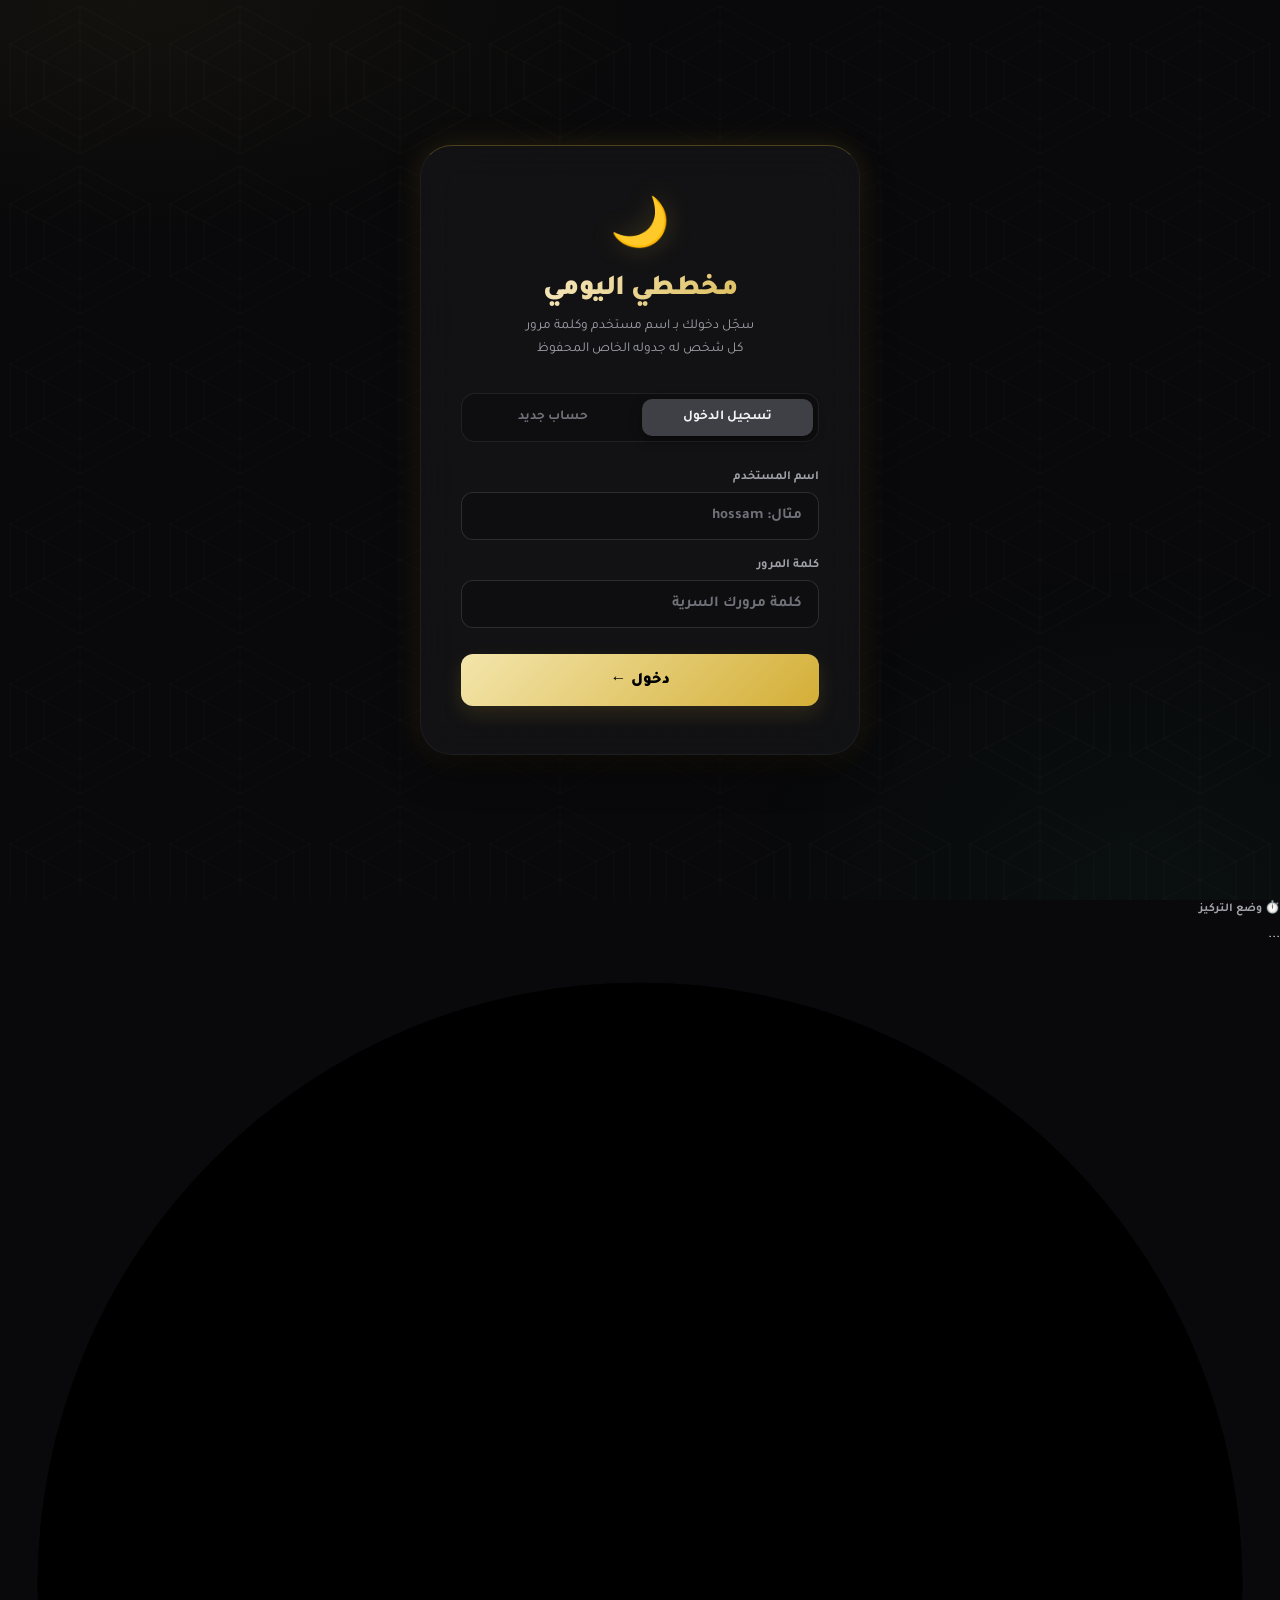
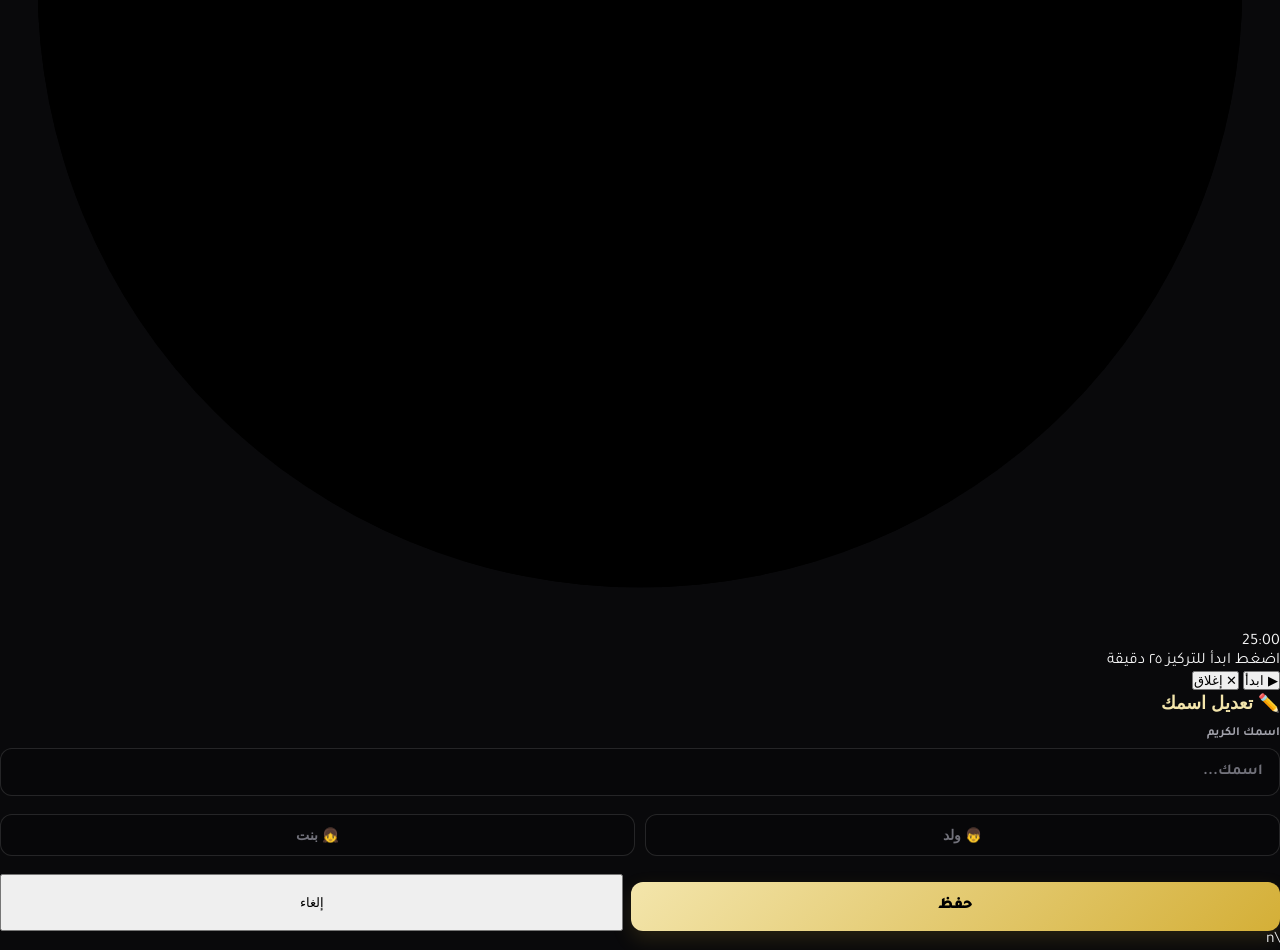
==== commit 3a6c34b5: "UI/UX enhancements, footer credit fix, greeting fix" ====
--- a/index.html
+++ b/index.html
@@ -256,7 +256,7 @@
       <!-- Developer Credit -->
       <div style="text-align:center; padding: 25px 10px 15px; margin-top:20px; border-top:1px solid var(--bdr); font-family:'Tajawal', sans-serif; opacity:0.85">
         <p style="font-size:0.75rem; color:var(--t2); margin-bottom:6px; font-weight:600">تطوير وتصميم</p>
-        <p style="font-size:1.05rem; color:var(--gold); font-weight:900; letter-spacing:0.5px">حسام طرفاية</p>
+        <p style="font-size:1.05rem; color:var(--gold); font-weight:900; letter-spacing:0.5px">باشمهندس حسام طرفاية</p>
       </div>
 
     </div>
--- a/style.css
+++ b/style.css
@@ -2,40 +2,41 @@
    DESIGN TOKENS
 ══════════════════════════════════════ */
 :root{
-  --bg:#090f18;
-  --s1:#0f1720;
-  --s2:#162030;
-  --s3:#1d2b3d;
-  --s4:#243348;
-  --bdr:rgba(255,255,255,.06);
-  --bdr2:rgba(255,255,255,.11);
-
-  --gold:#c8a84b;
-  --gold2:#e6c76a;
-  --gold3:#f4dda0;
-  --golddim:rgba(200,168,75,.11);
-  --goldglow:rgba(200,168,75,.18);
-
-  --em:#2ec98a;
-  --emdim:rgba(46,201,138,.1);
-  --sap:#4a9fff;
-  --sapdim:rgba(74,159,255,.1);
-  --rose:#e05c7a;
-  --rosedim:rgba(224,92,122,.1);
-  --amb:#f0a040;
-  --ambdim:rgba(240,160,64,.1);
-
-  --t1:#e6dcc8;
-  --t2:#8997aa;
-  --t3:#3c4d62;
-
-  --r:14px;--rsm:9px;
-  --sh:0 12px 40px rgba(0,0,0,.55);
-  --shg:0 0 30px rgba(200,168,75,.12);
-
-  --pri-high:var(--rose);
-  --pri-med:var(--amb);
-  --pri-low:var(--em);
+  --bg: #09090b;
+  --s1: #18181b;
+  --s2: #27272a;
+  --s3: #3f3f46;
+  --s4: #52525b;
+  --bdr: rgba(255, 255, 255, 0.08);
+  --bdr2: rgba(255, 255, 255, 0.12);
+
+  --gold: #d4af37;
+  --gold2: #f3e5ab;
+  --gold3: #fff8e7;
+  --golddim: rgba(212, 175, 55, 0.15);
+  --goldglow: rgba(212, 175, 55, 0.25);
+
+  --em: #10b981;
+  --emdim: rgba(16, 185, 129, 0.15);
+  --sap: #3b82f6;
+  --sapdim: rgba(59, 130, 246, 0.15);
+  --rose: #f43f5e;
+  --rosedim: rgba(244, 63, 94, 0.15);
+  --amb: #f59e0b;
+  --ambdim: rgba(245, 158, 11, 0.15);
+
+  --t1: #f4f4f5;
+  --t2: #a1a1aa;
+  --t3: #71717a;
+
+  --r: 20px;
+  --rsm: 12px;
+  --sh: 0 20px 40px -10px rgba(0,0,0,0.7);
+  --shg: 0 0 30px rgba(212, 175, 55, 0.15);
+
+  --pri-high: var(--rose);
+  --pri-med: var(--amb);
+  --pri-low: var(--em);
 }
 
 *{box-sizing:border-box;margin:0;padding:0}
@@ -73,57 +74,63 @@
 #scLogin.on{display:flex}
 
 .login-box{
-  width:100%;max-width:400px;
-  background:var(--s1);border:1px solid rgba(200,168,75,.2);
-  border-radius:22px;padding:36px 30px;
+  width:100%;max-width:440px;
+  background:rgba(24, 24, 27, 0.65);
+  backdrop-filter: blur(20px);
+  -webkit-backdrop-filter: blur(20px);
+  border:1px solid rgba(255, 255, 255, 0.05);
+  border-top:1px solid rgba(212, 175, 55, 0.3);
+  border-radius: 32px;
+  padding: 48px 40px;
   box-shadow:var(--sh),var(--shg);
-  animation:popIn .4s cubic-bezier(.34,1.56,.64,1);
-}
-@keyframes popIn{from{opacity:0;transform:scale(.88) translateY(24px)}to{opacity:1;transform:scale(1) translateY(0)}}
-
-.login-logo{text-align:center;margin-bottom:6px;font-size:2.6rem}
+  animation:popIn .5s cubic-bezier(0.16,1,0.3,1);
+}
+@keyframes popIn{from{opacity:0;transform:scale(.92) translateY(30px)}to{opacity:1;transform:scale(1) translateY(0)}}
+
+.login-logo{text-align:center;margin-bottom:12px;font-size:3rem; filter: drop-shadow(0 0 12px var(--goldglow));}
 .login-title{
-  text-align:center;font-size:1.5rem;font-weight:900;
-  background:linear-gradient(135deg,var(--gold3),var(--gold),#9a6f28);
+  text-align:center;font-size:1.8rem;font-weight:900;
+  background:linear-gradient(135deg,var(--gold3),var(--gold));
   -webkit-background-clip:text;-webkit-text-fill-color:transparent;background-clip:text;
-  margin-bottom:6px;
-}
-.login-sub{text-align:center;font-size:.8rem;color:var(--t2);margin-bottom:26px;line-height:1.7}
-
-.login-tabs{display:flex;background:var(--s2);border-radius:var(--rsm);padding:4px;gap:3px;margin-bottom:22px}
-.ltab{flex:1;padding:9px;border-radius:6px;border:none;background:transparent;
-  color:var(--t3);font-family:'Tajawal',sans-serif;font-size:.82rem;font-weight:700;cursor:pointer;transition:all .2s}
-.ltab.on{background:var(--s3);color:var(--gold2);box-shadow:0 2px 8px rgba(0,0,0,.3)}
-
-.field-lbl{font-size:.75rem;font-weight:700;color:var(--t2);margin-bottom:6px;display:block}
+  margin-bottom:8px;letter-spacing:-0.02em;
+}
+.login-sub{text-align:center;font-size:.85rem;color:var(--t2);margin-bottom:32px;line-height:1.7}
+
+.login-tabs{display:flex;background:rgba(0,0,0,0.2);border:1px solid var(--bdr);border-radius:14px;padding:5px;gap:4px;margin-bottom:28px}
+.ltab{flex:1;padding:10px;border-radius:10px;border:none;background:transparent;
+  color:var(--t3);font-family:'Tajawal',sans-serif;font-size:.85rem;font-weight:700;cursor:pointer;transition:all .3s ease}
+.ltab.on{background:var(--s3);color:var(--t1);box-shadow:0 4px 12px rgba(0,0,0,.4)}
+
+.field-lbl{font-size:.78rem;font-weight:700;color:var(--t2);margin-bottom:8px;display:block}
 .field-inp{
-  width:100%;background:var(--bg);border:2px solid var(--bdr);
-  border-radius:var(--rsm);padding:12px 15px;
-  font-family:'Tajawal',sans-serif;font-size:.9rem;font-weight:600;
+  width:100%;background:rgba(0,0,0,0.15);border:1px solid var(--bdr2);
+  border-radius:var(--rsm);padding:14px 16px;
+  font-family:'Tajawal',sans-serif;font-size:.95rem;font-weight:600;
   color:var(--t1);direction:rtl;outline:none;
-  transition:border-color .2s;margin-bottom:14px;
-}
-.field-inp:focus{border-color:var(--gold)}
+  transition:all .3s cubic-bezier(0.4, 0, 0.2, 1);margin-bottom:18px;
+}
+.field-inp:focus{border-color:var(--gold);background:rgba(212, 175, 55, 0.03);box-shadow:0 0 0 4px var(--golddim)}
 .field-inp::placeholder{color:var(--t3)}
 
-.gender-row{display:flex;gap:8px;margin-bottom:14px}
+.gender-row{display:flex;gap:10px;margin-bottom:18px}
 .g-btn{
-  flex:1;padding:10px;border-radius:var(--rsm);
-  border:2px solid var(--bdr);background:var(--s2);
-  color:var(--t2);font-family:'Tajawal',sans-serif;
-  font-size:.82rem;font-weight:800;cursor:pointer;transition:all .2s;
-}
-.g-btn.on{border-color:var(--gold);background:var(--golddim);color:var(--gold2)}
+  flex:1;padding:12px;border-radius:var(--rsm);
+  border:1px solid var(--bdr2);background:rgba(0,0,0,0.15);
+  color:var(--t3);font-family:'Tajawal',sans-serif;
+  font-size:.85rem;font-weight:800;cursor:pointer;transition:all .3s ease;
+}
+.g-btn.on{border-color:var(--gold);background:var(--golddim);color:var(--gold);box-shadow:0 4px 12px var(--golddim)}
 
 .btn-main{
-  width:100%;padding:13px;
-  background:linear-gradient(135deg,var(--gold2),var(--gold),#9a6f28);
+  width:100%;padding:15px;
+  background:linear-gradient(135deg,var(--gold2) 0%,var(--gold) 100%);
   border:none;border-radius:var(--rsm);
-  font-family:'Tajawal',sans-serif;font-size:.95rem;font-weight:900;
-  color:#060c14;cursor:pointer;transition:opacity .2s,transform .1s;
-  margin-top:4px;
-}
-.btn-main:hover{opacity:.9}.btn-main:active{transform:scale(.98)}
+  font-family:'Tajawal',sans-serif;font-size:1rem;font-weight:900;
+  color:#000;cursor:pointer;transition:all .3s ease;
+  margin-top:8px;box-shadow: 0 8px 20px var(--golddim);
+}
+.btn-main:hover{transform:translateY(-2px);box-shadow: 0 12px 24px var(--goldglow);}
+.btn-main:active{transform:scale(.98) translateY(0);box-shadow: 0 4px 12px var(--golddim);}
 
 .login-err{
   background:var(--rosedim);border:1px solid rgba(224,92,122,.25);
@@ -139,35 +146,39 @@
 #scApp{padding:0 16px 100px}
 
 /* Header */
-.hdr{text-align:center;padding:38px 16px 22px}
-.hdr-bsm{font-family:'Noto Naskh Arabic',serif;font-size:.85rem;color:var(--gold);opacity:.7;letter-spacing:.1em;margin-bottom:9px}
+.hdr{text-align:center;padding:48px 20px 28px}
+.hdr-bsm{font-family:'Noto Naskh Arabic',serif;font-size:.9rem;color:var(--gold);opacity:.8;letter-spacing:.15em;margin-bottom:12px}
 .hdr-greet{
-  font-size:clamp(1.5rem,5vw,2.3rem);font-weight:900;line-height:1.1;cursor:pointer;
-  background:linear-gradient(135deg,var(--gold3),var(--gold),#9a6f28);
+  font-size:clamp(1.8rem,6vw,2.6rem);font-weight:900;line-height:1.1;cursor:pointer;
+  background:linear-gradient(135deg,var(--gold3),var(--gold));
   -webkit-background-clip:text;-webkit-text-fill-color:transparent;background-clip:text;
-  display:inline-block;
-}
-.hdr-greet:hover{opacity:.85}
+  display:inline-block;letter-spacing:-0.03em;
+  filter: drop-shadow(0 4px 12px var(--golddim));
+  transition:all .3s ease;
+}
+.hdr-greet:hover{opacity:.9;transform:scale(1.02)}
 .hdr-ayah{
-  font-family:'Noto Naskh Arabic',serif;font-size:.8rem;
-  color:var(--t2);margin-top:10px;line-height:1.9;
-  max-width:440px;margin-inline:auto;
-  padding:9px 16px;border-radius:30px;
-  background:rgba(255,255,255,.02);border:1px solid var(--bdr);
-}
-.hdr-ayah span{color:var(--gold);opacity:.65;font-size:.68rem;display:block;margin-top:1px}
-
-.hdr-row{display:flex;align-items:center;justify-content:center;gap:8px;margin-top:12px;flex-wrap:wrap}
-.chip{background:var(--s2);border:1px solid var(--bdr);border-radius:20px;padding:5px 14px;font-size:.73rem;color:var(--t2);font-weight:600}
-.chip-gold{background:var(--golddim);border-color:rgba(200,168,75,.22);color:var(--gold2);font-weight:700}
-.chip-logout{cursor:pointer;transition:all .2s}
-.chip-logout:hover{background:var(--rosedim);border-color:var(--rose);color:var(--rose)}
+  font-family:'Noto Naskh Arabic',serif;font-size:.85rem;
+  color:var(--t2);margin-top:14px;line-height:2;
+  max-width:500px;margin-inline:auto;
+  padding:12px 20px;border-radius:30px;
+  background:rgba(255,255,255,.03);border:1px solid var(--bdr2);
+  backdrop-filter: blur(10px);
+}
+.hdr-ayah span{color:var(--gold);opacity:.8;font-size:.7rem;display:block;margin-top:4px}
+
+.hdr-row{display:flex;align-items:center;justify-content:center;gap:10px;margin-top:16px;flex-wrap:wrap}
+.chip{background:rgba(255,255,255,.05);border:1px solid var(--bdr2);border-radius:24px;padding:6px 16px;font-size:.75rem;color:var(--t2);font-weight:700;backdrop-filter:blur(10px)}
+.chip-gold{background:var(--golddim);border-color:rgba(212,175,55,.3);color:var(--gold);font-weight:800}
+.chip-logout{cursor:pointer;transition:all .3s ease}
+.chip-logout:hover{background:var(--rosedim);border-color:var(--rose);color:var(--rose);transform:translateY(-2px)}
 
 /* Tabs */
-.tabs{display:flex;background:var(--s1);border:1px solid var(--bdr);border-radius:var(--r);padding:5px;margin:10px 0 22px;gap:3px;overflow-x:auto;white-space:normal; line-height:1.4; word-break:break-word}
-.tabs::-webkit-scrollbar {height:0;} /* hide default scrollbar but keep scrollable */
-.tab{flex:0 0 auto;padding:9px 12px;border-radius:var(--rsm);border:none;background:transparent;color:var(--t3);font-family:'Tajawal',sans-serif;font-size:.76rem;font-weight:700;cursor:pointer;transition:all .2s;text-align:center}
-.tab.on{background:var(--s3);color:var(--gold2);box-shadow:0 2px 10px rgba(0,0,0,.35)}
+.tabs{display:flex;background:rgba(24,24,27,0.7);border:1px solid var(--bdr);border-radius:24px;padding:6px;margin:12px 0 28px;gap:4px;overflow-x:auto;white-space:nowrap;backdrop-filter:blur(20px)}
+.tabs::-webkit-scrollbar {display:none;}
+.tab{flex:0 0 auto;padding:10px 16px;border-radius:18px;border:none;background:transparent;color:var(--t3);font-family:'Tajawal',sans-serif;font-size:.8rem;font-weight:800;cursor:pointer;transition:all .3s ease;text-align:center}
+.tab:hover{color:var(--t2)}
+.tab.on{background:var(--s3);color:var(--t1);box-shadow:0 4px 12px rgba(0,0,0,.4)}
 
 /* Year/History cards */
 .yp-cat{background:var(--s2);border:1px solid var(--bdr);border-radius:var(--r);padding:14px;margin-bottom:12px;}
@@ -237,22 +248,14 @@
 
 /* Task card */
 .task{
-  background:var(--s1);border:1px solid var(--bdr);border-radius:var(--r);
-  padding:14px 15px;margin-bottom:7px;
-  transition:border-color .2s,background .2s,transform .15s;
+  background:rgba(24,24,27,0.6);backdrop-filter:blur(10px);
+  border:1px solid var(--bdr2);border-radius:var(--r);
+  padding:16px 18px;margin-bottom:10px;
+  transition:all .3s cubic-bezier(0.16,1,0.3,1);
   position:relative;overflow:hidden;
 }
 .task::before{
   content:'';position:absolute;right:0;top:0;bottom:0;
-  width:3px;border-radius:0 var(--r) var(--r) 0;background:transparent;transition:background .2s;
-}
-.task.high::before{background:var(--rose)}
-.task.med::before{background:var(--amb)}
-.task.low::before{background:var(--em)}
-.task:hover{background:var(--s2);transform:translateX(-2px)}
-.task.done{opacity:.5}
-.task.done .t-name{text-decoration:line-through;color:var(--t2)}
-
 .task-top{display:flex;align-items:flex-start;gap:11px;cursor:pointer}
 .chk{
   width:21px;height:21px;border-radius:6px;border:2px solid var(--t3);
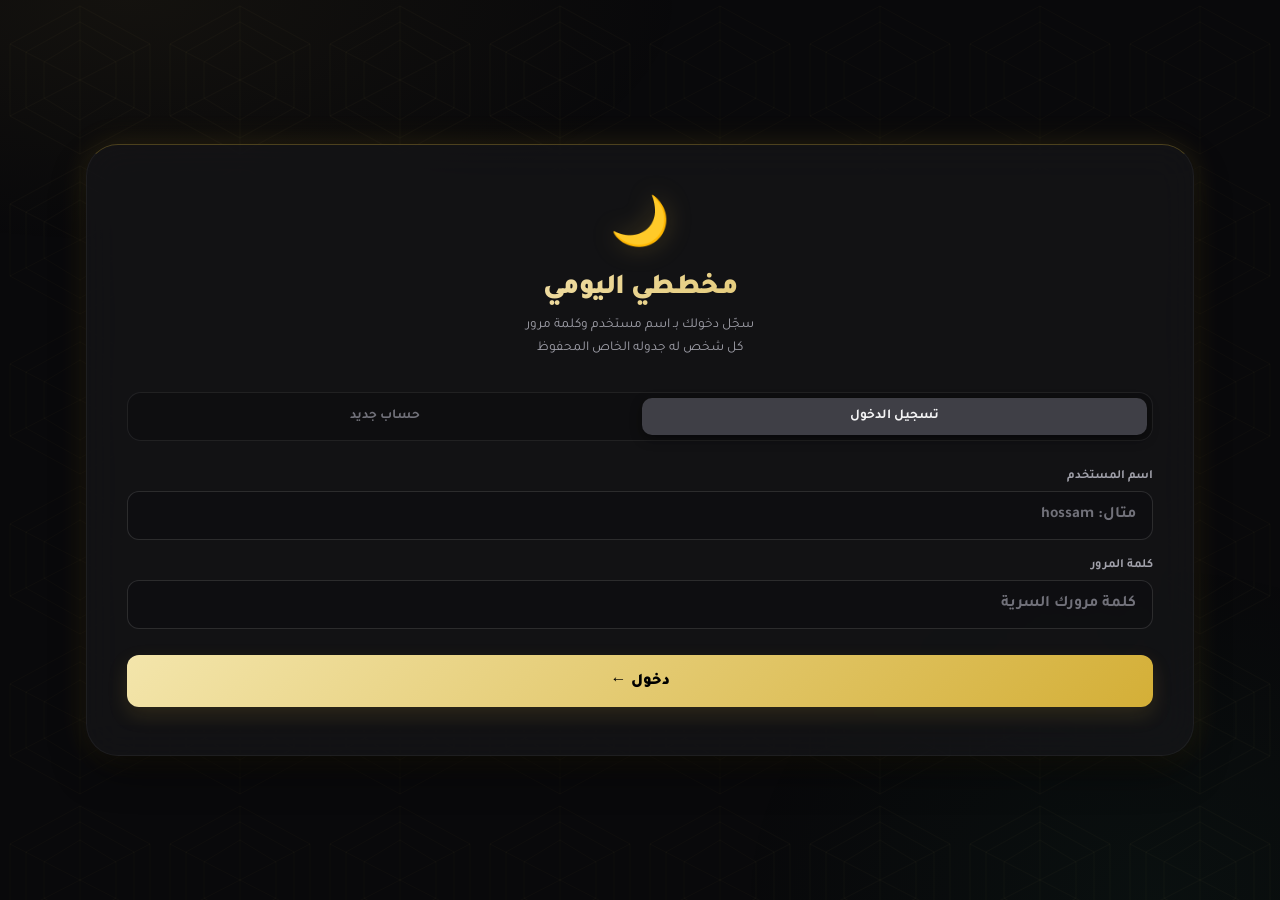
==== commit 6d92bf3c: "Update style.css with Light Mode, Prayer Times, and Calendar styles" ====
--- a/index.html
+++ b/index.html
@@ -68,6 +68,7 @@
       <div class="hdr-row">
         <div class="chip" id="datePill">📅 ...</div>
         <div class="chip chip-gold" id="progPill">⏳ 0%</div>
+        <div class="chip chip-theme" id="themeToggle" onclick="toggleTheme()">☀️ فاتح</div>
         <div class="chip chip-gold" id="btnShowModalInstall" onclick="document.getElementById('pwaInstallModal').style.display='flex'">تثبيت 📱</div>
         <div class="chip chip-logout" onclick="logout()">خروج 🔓</div>
       </div>
@@ -81,6 +82,7 @@
       <button class="tab"     onclick="tab('prog',this)">📊 الإنجاز</button>
       <button class="tab"     onclick="tab('year',this)">🎯 السنة</button>
       <button class="tab"     onclick="tab('hist',this)">📜 الأرشيف</button>
+      <button class="tab"     onclick="tab('cal',this)">📅 التقويم</button>
     </div>
 
     <!-- ── TODAY ── -->
@@ -147,7 +149,9 @@
 
     <!-- ── WIRD ── -->
     <div class="page" id="page-wird">
-      <button onclick="openQuranReader()" style="width:100%; padding:14px; background:linear-gradient(135deg, var(--gold2), var(--gold)); border:none; border-radius:12px; color:#000; font-family:'Tajawal', sans-serif; font-size:1.1rem; font-weight:900; cursor:pointer; margin-bottom:15px; display:flex; align-items:center; justify-content:center; gap:10px; box-shadow:0 8px 20px rgba(200,168,75,0.15);">📖 فتح المصحف وقراءة الورد</button>\n        <div class="ayah-card">
+      <button onclick="openQuranReader()" style="width:100%; padding:14px; background:linear-gradient(135deg, var(--gold2), var(--gold)); border:none; border-radius:12px; color:#000; font-family:'Tajawal', sans-serif; font-size:1.1rem; font-weight:900; cursor:pointer; margin-bottom:15px; display:flex; align-items:center; justify-content:center; gap:10px; box-shadow:0 8px 20px rgba(200,168,75,0.15);">📖 فتح المصحف وقراءة الورد</button>
+      <div id="prayerTimesCard"></div>
+      <div class="ayah-card">
         <div class="ayah-ar" id="ayahTxt">...</div>
         <div class="ayah-src" id="ayahSrc"></div>
         <button class="ayah-next" onclick="nextAyah()">↻ اقتباس آخر</button>
@@ -162,7 +166,10 @@
 
     <!-- ── WEEK ── -->
     <div class="page" id="page-week">
-      <div class="slbl">المحاضرات الأسبوعية (ثابت)</div>
+      <div class="slbl" style="display:flex;justify-content:space-between;align-items:center">
+        الجدول الأسبوعي
+        <button id="weekEditBtn" onclick="toggleWeekEdit()" style="background:var(--s2);border:1px solid var(--bdr2);border-radius:6px;padding:4px 10px;font-size:.7rem;font-weight:700;color:var(--gold);cursor:pointer">✏️ تعديل</button>
+      </div>
       <div class="week-wrap"><table class="week-tbl" id="weekTbl"></table></div>
       
       <div class="slbl" style="margin-top:22px; display:flex; justify-content:space-between; align-items:center;">
@@ -253,6 +260,15 @@
       <div id="histContainer"></div>
       </div>
   
+    <!-- ── CALENDAR ── -->
+    <div class="page" id="page-cal">
+      <div style="background:var(--s1);border:1px solid var(--bdr);border-radius:var(--r);padding:16px;margin-bottom:16px;text-align:center">
+        <h2 style="margin:0 0 8px;color:var(--gold)">التقويم السنوي 📅</h2>
+        <p style="font-size:0.8rem;color:var(--t2);margin:0;line-height:1.5">تقويم هجري وميلادي مع تمييز أيام الصيام المستحبة</p>
+      </div>
+      <div id="calContainer"></div>
+    </div>
+
       <!-- Developer Credit -->
       <div style="text-align:center; padding: 25px 10px 15px; margin-top:20px; border-top:1px solid var(--bdr); font-family:'Tajawal', sans-serif; opacity:0.85">
         <p style="font-size:0.75rem; color:var(--t2); margin-bottom:6px; font-weight:600">تطوير وتصميم</p>
@@ -362,93 +378,71 @@
     <button onclick="document.getElementById('wirdWelcomeModal').style.display='none'" style="background:none; border:none; color:#8997aa; font-family:'Tajawal', sans-serif; font-size:0.85rem; font-weight:700; cursor:pointer; padding:15px 10px 0; margin-top:5px; opacity:0.8">تخطي مؤقتاً</button>
   </div>
 </div>
-<!--  QURAN READER OVERLAY  -->\n
 <!--  QURAN READER OVERLAY  -->
-
-  
-  <!-- Quran Index Modal -->
-  <div id="quranIndexModal" style="display:none; position:absolute; top:0; left:0; width:100%; height:100%; background:var(--bg); z-index:20000; flex-direction:column;">
-    <div style="padding:calc(15px + env(safe-area-inset-top)) 15px 15px 15px; border-bottom:1px solid var(--bdr); display:flex; justify-content:space-between; align-items:center; background:var(--s2);">
-      <button onclick="toggleQuranIndex()" style="background:transparent; border:none; color:var(--t2); font-size:1.4rem; cursor:pointer;"><i class="fas fa-times"></i></button>
-      <div style="font-weight:800; color:var(--t1); font-size:1.2rem;">الفهرس</div>
-      <div style="width:24px;"></div>
-    </div>
-    
-    <!-- Tabs -->
-    <div style="display:flex; padding:15px; gap:10px; background:var(--s2);">
-      <button id="tabSurahsBtn" onclick="switchQuranIndexTab('surahs')" class="quran-tab active" style="flex:1; padding:10px; border-radius:8px; border:none; font-family:'Tajawal', sans-serif; font-weight:700; cursor:pointer;">السور</button>
-      <button id="tabJuzsBtn" onclick="switchQuranIndexTab('juzs')" class="quran-tab" style="flex:1; padding:10px; border-radius:8px; border:none; font-family:'Tajawal', sans-serif; font-weight:700; cursor:pointer;">الأجزاء</button>
-    </div>
-    
-    <!-- List Container -->
-    <div id="quranIndexList" style="flex:1; overflow-y:auto; padding:15px; padding-bottom:env(safe-area-inset-bottom);"></div>
-  </div>
-</div>
 
 
 <!--  QURAN READER OVERLAY  -->
 <div class="quran-overlay" id="quranOverlay" style="display:none; position:fixed; top:0; left:0; width:100%; height:100%; background:var(--bg); z-index:10000; flex-direction:column;">
-  
+
   <div class="quran-header" style="background:var(--s2); display:flex; justify-content:space-between; align-items:center; border-bottom:1px solid var(--bdr); padding:calc(10px + env(safe-area-inset-top)) 15px 10px 15px;">
     <!-- Index Button -->
-    <button onclick="toggleQuranIndex()" style="background:transparent; border:none; color:var(--t2); font-size:1.4rem; cursor:pointer;">
-      <i class="fas fa-list-ul"></i>
-    </button>
-    
+    <button onclick="toggleQuranIndex()" style="background:var(--s3); border:1px solid var(--bdr2); border-radius:8px; color:var(--t1); font-size:1.1rem; width:36px; height:36px; cursor:pointer; display:flex; align-items:center; justify-content:center;">☰</button>
+
     <!-- Title Info -->
     <div style="text-align:center;">
       <div id="quranHeaderSurah" style="font-weight:800; color:var(--t1); font-size:1.1rem; font-family:'Tajawal', sans-serif;">سورة الفاتحة</div>
       <div id="quranHeaderJuz" style="color:var(--gold); font-size:0.8rem; font-weight:600;">الجزء الأول</div>
     </div>
-    
+
     <!-- Close Button -->
-    <button onclick="closeQuranReader()" style="background:transparent; border:none; color:var(--t2); font-size:1.4rem; cursor:pointer;">
-      <i class="fas fa-times"></i>
-    </button>
-  </div>
-
-  <div style="flex:1; overflow-y:auto; overflow-x:hidden; position:relative; display:flex; justify-content:center; align-items:center; background:var(--bg); touch-action: pan-y;" id="quranImgContainer">
+    <button onclick="closeQuranReader()" style="background:var(--rosedim); border:1px solid rgba(244,63,94,.3); border-radius:8px; color:var(--rose); font-size:1.1rem; width:36px; height:36px; cursor:pointer; display:flex; align-items:center; justify-content:center;">✕</button>
+  </div>
+
+  <div style="flex:1; overflow-y:auto; overflow-x:hidden; position:relative; display:flex; justify-content:center; align-items:flex-start; background:var(--quran-bg, var(--bg)); touch-action: pan-y;" id="quranImgContainer">
     <div id="quranLoader" style="position:absolute; top:50%; left:50%; transform:translate(-50%,-50%); color:var(--gold); font-size:1.2rem; font-weight:700;">جاري التحميل...</div>
     <img id="quranPageImg" src="" style="width:100%; max-width:600px; height:auto; opacity:0; transition:opacity 0.3s;" alt="Quran Page">
     <!-- Tap Zones -->
-    <div onclick="changeQuranPage(1)" style="position:absolute; left:0; top:0; width:50%; height:100%; cursor:pointer; z-index:10;"></div>
-    <div onclick="changeQuranPage(-1)" style="position:absolute; right:0; top:0; width:50%; height:100%; cursor:pointer; z-index:10;"></div>
+    <div onclick="changeQuranPage(1)" style="position:absolute; left:0; top:0; width:45%; height:100%; cursor:pointer; z-index:10;"></div>
+    <div onclick="changeQuranPage(-1)" style="position:absolute; right:0; top:0; width:45%; height:100%; cursor:pointer; z-index:10;"></div>
   </div>
 
   <div class="quran-footer" style="background:var(--s2); border-top:1px solid var(--bdr); padding-bottom:env(safe-area-inset-bottom);">
-    <!-- Reader controls -->
-    <div style="display:flex; justify-content:space-between; align-items:center; padding:10px 15px;">
-      <button onclick="changeQuranPage(1)" style="background:rgba(255,255,255,0.05); border:1px solid var(--bdr); border-radius:8px; padding:8px 15px; color:var(--t1); font-family:'Tajawal', sans-serif; font-weight:700; cursor:pointer; z-index:20;">التالي »</button>
-      <div id="quranPageNum" style="color:var(--gold); font-weight:800; font-size:1rem; background:var(--golddim); padding:4px 15px; border-radius:20px;">صفحة 1</div>
-      <button onclick="changeQuranPage(-1)" style="background:rgba(255,255,255,0.05); border:1px solid var(--bdr); border-radius:8px; padding:8px 15px; color:var(--t1); font-family:'Tajawal', sans-serif; font-weight:700; cursor:pointer; z-index:20;">« السابق</button>
-    </div>
-    
+    <!-- Page + Hizb status -->
+    <div style="display:flex; justify-content:space-between; align-items:center; padding:8px 15px;">
+      <button onclick="changeQuranPage(1)" style="background:rgba(255,255,255,0.05); border:1px solid var(--bdr); border-radius:8px; padding:7px 14px; color:var(--t1); font-family:'Tajawal', sans-serif; font-weight:700; cursor:pointer; z-index:20;">التالي »</button>
+      <div style="text-align:center;">
+        <div id="quranPageNum" style="color:var(--gold); font-weight:800; font-size:.95rem;">صفحة 1</div>
+        <div id="quranHizbInfo" style="color:var(--t3); font-size:.68rem; font-weight:600; margin-top:1px;">1/2 حزب 1</div>
+      </div>
+      <button onclick="changeQuranPage(-1)" style="background:rgba(255,255,255,0.05); border:1px solid var(--bdr); border-radius:8px; padding:7px 14px; color:var(--t1); font-family:'Tajawal', sans-serif; font-weight:700; cursor:pointer; z-index:20;">« السابق</button>
+    </div>
+
     <!-- Bottom Nav Icons -->
-    <div class="quran-bottom-nav" style="display:flex; justify-content:space-around; align-items:center; padding:10px 5px; border-top:1px solid rgba(255,255,255,0.05);">
-      <div onclick="toggleQuranIndex()" class="nav-item active"><i class="fas fa-book-open"></i><span>الفهرس</span></div>
-      <div class="nav-item"><i class="fas fa-check-double"></i><span>الختمة</span></div>
-      <div class="nav-item"><i class="fas fa-bookmark"></i><span>العلامات</span></div>
-      <div class="nav-item"><i class="fas fa-star"></i><span>المفضلة</span></div>
-      <div class="nav-item"><i class="fas fa-pen"></i><span>ملاحظات</span></div>
-    </div>
-  </div>
-  
+    <div class="quran-bottom-nav" style="display:flex; justify-content:space-around; align-items:center; padding:8px 5px; border-top:1px solid rgba(255,255,255,0.05);">
+      <div onclick="toggleQuranIndex()" class="nav-item active"><span style="font-size:1.2rem">📖</span><span>الفهرس</span></div>
+      <div class="nav-item" onclick="openKhatmah()"><span style="font-size:1.2rem">✅</span><span>الختمة</span></div>
+      <div class="nav-item" onclick="toggleBookmark()"><span id="bookmarkIcon" style="font-size:1.2rem">🔖</span><span>علامة</span></div>
+      <div class="nav-item"><span style="font-size:1.2rem">⭐</span><span>مفضلة</span></div>
+      <div class="nav-item"><span style="font-size:1.2rem">✏️</span><span>ملاحظات</span></div>
+    </div>
+  </div>
+
   <!-- Quran Index Modal -->
   <div id="quranIndexModal" style="display:none; position:absolute; top:0; left:0; width:100%; height:100%; background:var(--bg); z-index:20000; flex-direction:column;">
-    <div style="padding:calc(15px + env(safe-area-inset-top)) 15px 15px 15px; border-bottom:1px solid var(--bdr); display:flex; justify-content:space-between; align-items:center; background:var(--s2);">
-      <button onclick="toggleQuranIndex()" style="background:transparent; border:none; color:var(--t2); font-size:1.4rem; cursor:pointer;"><i class="fas fa-times"></i></button>
-      <div style="font-weight:800; color:var(--t1); font-size:1.2rem;">الفهرس</div>
-      <div style="width:24px;"></div>
-    </div>
-    
+    <div style="padding:calc(12px + env(safe-area-inset-top)) 15px 12px 15px; border-bottom:1px solid var(--bdr); display:flex; justify-content:space-between; align-items:center; background:var(--s2);">
+      <button onclick="toggleQuranIndex()" style="background:var(--s3); border:1px solid var(--bdr2); border-radius:8px; color:var(--t1); width:34px; height:34px; font-size:1rem; cursor:pointer; display:flex; align-items:center; justify-content:center;">✕</button>
+      <div style="font-weight:800; color:var(--t1); font-size:1.1rem;">فهرس القرآن الكريم</div>
+      <div style="width:34px;"></div>
+    </div>
+
     <!-- Tabs -->
-    <div style="display:flex; padding:15px; gap:10px; background:var(--s2);">
-      <button id="tabSurahsBtn" onclick="switchQuranIndexTab('surahs')" class="quran-tab active" style="flex:1; padding:10px; border-radius:8px; border:none; font-family:'Tajawal', sans-serif; font-weight:700; cursor:pointer;">السور</button>
-      <button id="tabJuzsBtn" onclick="switchQuranIndexTab('juzs')" class="quran-tab" style="flex:1; padding:10px; border-radius:8px; border:none; font-family:'Tajawal', sans-serif; font-weight:700; cursor:pointer;">الأجزاء</button>
-    </div>
-    
+    <div style="display:flex; padding:12px; gap:8px; background:var(--s2);">
+      <button id="tabSurahsBtn" onclick="switchQuranIndexTab('surahs')" class="quran-tab active" style="flex:1; padding:10px; border-radius:8px; border:none; font-family:'Tajawal', sans-serif; font-weight:700; cursor:pointer;">📋 السور</button>
+      <button id="tabJuzsBtn" onclick="switchQuranIndexTab('juzs')" class="quran-tab" style="flex:1; padding:10px; border-radius:8px; border:none; font-family:'Tajawal', sans-serif; font-weight:700; cursor:pointer;">🗂️ الأجزاء</button>
+    </div>
+
     <!-- List Container -->
-    <div id="quranIndexList" style="flex:1; overflow-y:auto; padding:15px; padding-bottom:env(safe-area-inset-bottom);"></div>
+    <div id="quranIndexList" style="flex:1; overflow-y:auto; padding:10px; padding-bottom:env(safe-area-inset-bottom);"></div>
   </div>
 </div>
 
--- a/style.css
+++ b/style.css
@@ -256,6 +256,7 @@
 }
 .task::before{
   content:'';position:absolute;right:0;top:0;bottom:0;
+}
 .task-top{display:flex;align-items:flex-start;gap:11px;cursor:pointer}
 .chk{
   width:21px;height:21px;border-radius:6px;border:2px solid var(--t3);
@@ -573,3 +574,213 @@
   color: var(--t1);
   font-size: 1rem;
 }
+
+/* ══════════════════════════════════════
+   LIGHT MODE — الخط والألوان تبقى واضحة
+══════════════════════════════════════ */
+body.light-mode {
+  --bg: #f5f0e8;
+  --s1: #ffffff;
+  --s2: #ede7d9;
+  --s3: #d9d0be;
+  --s4: #c0b49e;
+  --bdr: rgba(0,0,0,.10);
+  --bdr2: rgba(0,0,0,.15);
+
+  /* نصوص واضحة تماماً في الوضع الفاتح */
+  --t1: #111008;
+  --t2: #4a4238;
+  --t3: #78706a;
+
+  --gold: #b8860b;
+  --gold2: #8b6914;
+  --gold3: #5c4408;
+  --golddim: rgba(184,134,11,.12);
+  --goldglow: rgba(184,134,11,.22);
+
+  --em: #059669;
+  --emdim: rgba(5,150,105,.12);
+  --sap: #1d4ed8;
+  --sapdim: rgba(29,78,216,.12);
+  --rose: #dc2626;
+  --rosedim: rgba(220,38,38,.1);
+  --amb: #d97706;
+  --ambdim: rgba(217,119,6,.12);
+
+  --sh: 0 8px 24px -8px rgba(0,0,0,.12);
+  --shg: 0 0 20px rgba(184,134,11,.1);
+}
+
+body.light-mode .tabs {
+  background: rgba(237,231,217,.9);
+  border-color: rgba(0,0,0,.08);
+}
+body.light-mode .task {
+  background: rgba(255,255,255,.8);
+}
+body.light-mode .login-box {
+  background: rgba(255,255,255,.8);
+  border-top-color: rgba(184,134,11,.35);
+}
+body.light-mode body::before { opacity: .6; }
+
+.chip-theme {
+  cursor: pointer;
+  transition: all .3s ease;
+  background: var(--golddim);
+  border-color: rgba(212,175,55,.3);
+  color: var(--gold);
+  font-weight: 800;
+}
+.chip-theme:hover { opacity: .85; transform: translateY(-2px); }
+.chip.clickable { cursor: pointer; transition: all .2s; }
+.chip.clickable:hover { background: var(--golddim); border-color: rgba(212,175,55,.3); color: var(--gold); }
+
+/* ══════════════════════════════════════
+   PRAYER TIMES WIDGET
+══════════════════════════════════════ */
+.prayer-times-wrap {
+  background: var(--s1);
+  border: 1px solid var(--bdr);
+  border-radius: var(--r);
+  padding: 12px;
+  margin-bottom: 14px;
+}
+.prayer-times-grid {
+  display: grid;
+  grid-template-columns: repeat(5,1fr);
+  gap: 6px;
+}
+.prayer-time-cell {
+  text-align: center;
+  padding: 8px 3px;
+  background: var(--s2);
+  border-radius: 10px;
+  border: 1px solid transparent;
+}
+.prayer-time-cell.next {
+  background: var(--golddim);
+  border-color: rgba(212,175,55,.3);
+}
+.prayer-time-cell .pt-icon { font-size: .95rem; }
+.prayer-time-cell .pt-name { font-size: .6rem; font-weight: 800; color: var(--t2); margin-top: 2px; }
+.prayer-time-cell .pt-time { font-size: .68rem; font-weight: 700; color: var(--t1); margin-top: 3px; }
+.prayer-time-cell.next .pt-time { color: var(--gold); }
+
+/* ══════════════════════════════════════
+   ANNUAL CALENDAR
+══════════════════════════════════════ */
+.cal-nav {
+  display: flex;
+  justify-content: space-between;
+  align-items: center;
+  background: var(--s1);
+  border: 1px solid var(--bdr);
+  border-radius: var(--r);
+  padding: 12px 16px;
+  margin-bottom: 12px;
+}
+.cal-nav-btn {
+  background: var(--s2);
+  border: 1px solid var(--bdr2);
+  border-radius: var(--rsm);
+  color: var(--t1);
+  font-size: 1.3rem;
+  width: 36px; height: 36px;
+  cursor: pointer;
+  transition: all .2s;
+  display: flex; align-items: center; justify-content: center;
+}
+.cal-nav-btn:hover { background: var(--golddim); color: var(--gold); border-color: rgba(212,175,55,.3); }
+.cal-month-name { font-size: .92rem; font-weight: 900; color: var(--t1); text-align: center; }
+.cal-hijri-name { font-size: .7rem; color: var(--gold); font-weight: 700; text-align: center; margin-top: 2px; }
+
+.cal-grid {
+  display: grid;
+  grid-template-columns: repeat(7,1fr);
+  gap: 3px;
+  margin-bottom: 10px;
+}
+.cal-header-day {
+  text-align: center;
+  font-size: .65rem;
+  font-weight: 800;
+  color: var(--t3);
+  padding: 5px 0;
+}
+.cal-day {
+  aspect-ratio: 1;
+  border-radius: 7px;
+  display: flex;
+  flex-direction: column;
+  align-items: center;
+  justify-content: center;
+  position: relative;
+  background: var(--s1);
+  border: 1px solid var(--bdr);
+  transition: all .15s;
+  min-height: 38px;
+  cursor: default;
+}
+.cal-day.empty { background: transparent; border-color: transparent; }
+.cal-day.today { border-color: var(--gold); background: var(--golddim); }
+.cal-day.today .cal-greg-day { color: var(--gold); font-size: .9rem; }
+.cal-day.fasting-weekly { background: rgba(16,185,129,.07); border-color: rgba(16,185,129,.22); }
+.cal-day.fasting-white  { background: rgba(59,130,246,.07); border-color: rgba(59,130,246,.22); }
+.cal-day.fasting-ashura { background: rgba(245,158,11,.09); border-color: rgba(245,158,11,.28); }
+.cal-day.fasting-arafa  { background: rgba(212,175,55,.12); border-color: rgba(212,175,55,.38); }
+
+.cal-greg-day { font-size: .78rem; font-weight: 800; color: var(--t1); line-height: 1; }
+.cal-hijri-day { font-size: .52rem; color: var(--t3); font-weight: 600; margin-top: 1px; }
+.cal-fasting-dot {
+  position: absolute; bottom: 3px;
+  width: 4px; height: 4px; border-radius: 50%;
+}
+.fasting-weekly .cal-fasting-dot { background: var(--em); }
+.fasting-white  .cal-fasting-dot { background: var(--sap); }
+.fasting-ashura .cal-fasting-dot { background: var(--amb); }
+.fasting-arafa  .cal-fasting-dot { background: var(--gold); }
+
+.cal-legend { display: flex; flex-wrap: wrap; gap: 10px; margin: 8px 0 12px; }
+.cal-legend-item { display: flex; align-items: center; gap: 5px; font-size: .7rem; color: var(--t2); font-weight: 600; }
+.legend-dot { width: 9px; height: 9px; border-radius: 50%; flex-shrink: 0; }
+.legend-dot.weekly { background: var(--em); }
+.legend-dot.white  { background: var(--sap); }
+.legend-dot.ashura { background: var(--amb); }
+.legend-dot.arafa  { background: var(--gold); }
+
+.upcoming-fast {
+  display: flex; align-items: center; gap: 12px;
+  background: var(--s1); border: 1px solid var(--bdr);
+  border-radius: var(--rsm); padding: 10px 14px; margin-bottom: 7px;
+}
+
+/* ══════════════════════════════════════
+   WEEK EDIT MODE
+══════════════════════════════════════ */
+.week-cell-inp {
+  width: 100%;
+  background: var(--bg);
+  border: 1px solid var(--gold);
+  border-radius: 4px;
+  padding: 3px 5px;
+  font-family: 'Tajawal', sans-serif;
+  font-size: 16px;
+  color: var(--t1);
+  direction: rtl;
+  outline: none;
+}
+.week-time-inp {
+  width: 62px;
+  background: var(--bg);
+  border: 1px solid var(--bdr2);
+  border-radius: 4px;
+  padding: 2px 4px;
+  font-family: 'Tajawal', sans-serif;
+  font-size: 16px;
+  color: var(--t1);
+  direction: ltr;
+  outline: none;
+  margin-bottom: 2px;
+  display: block;
+}
